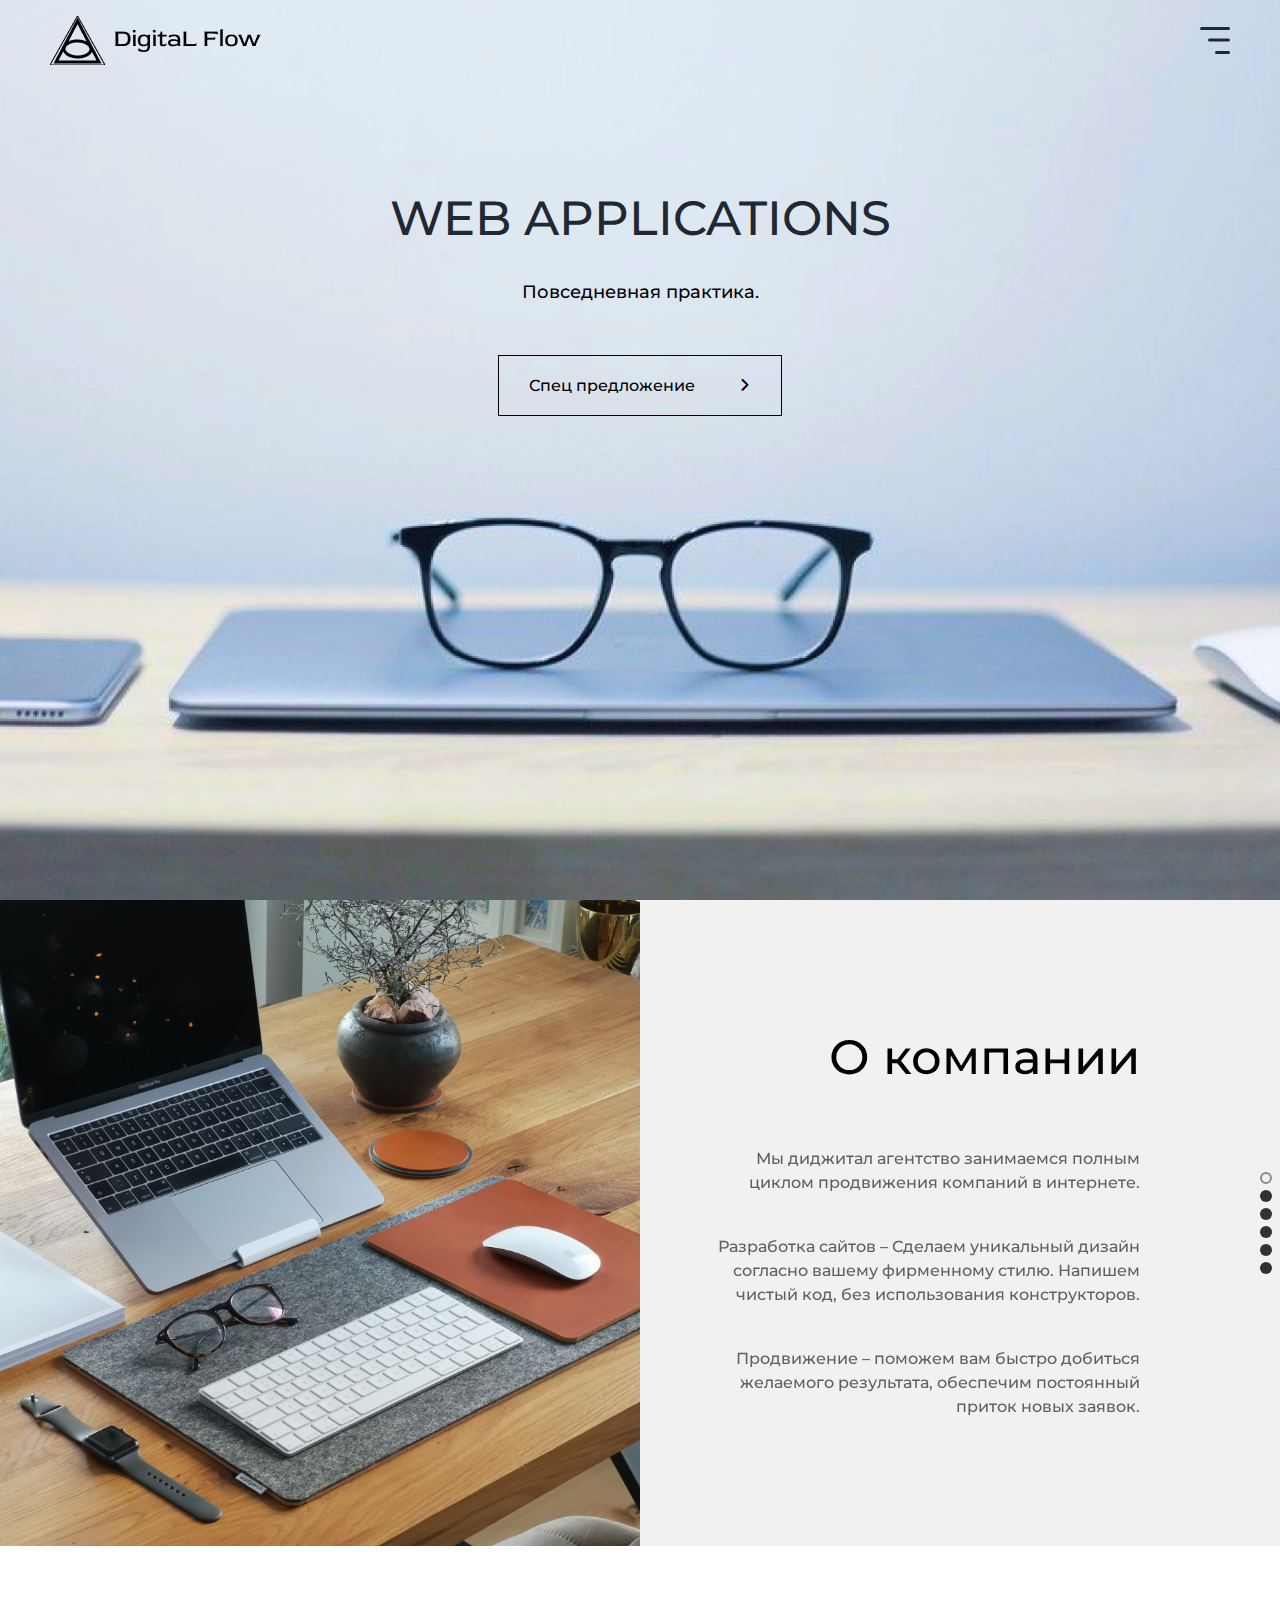
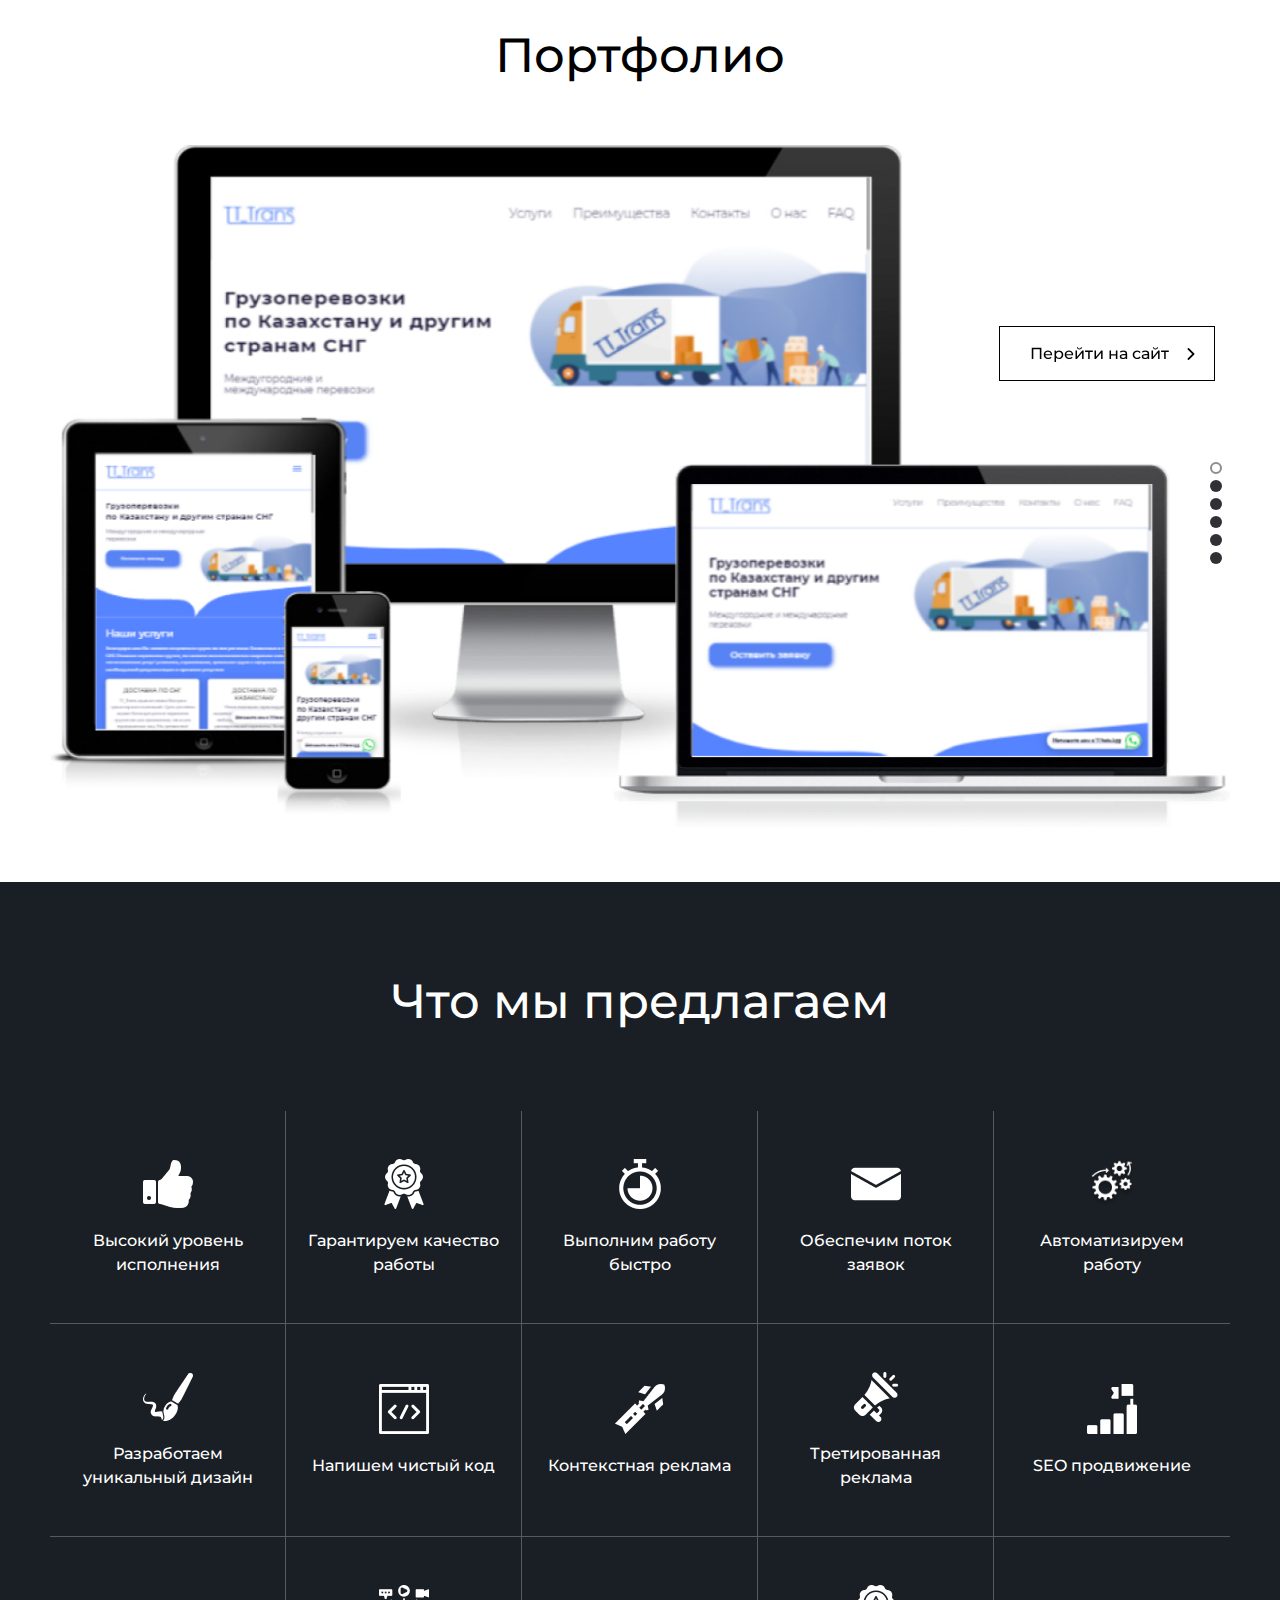
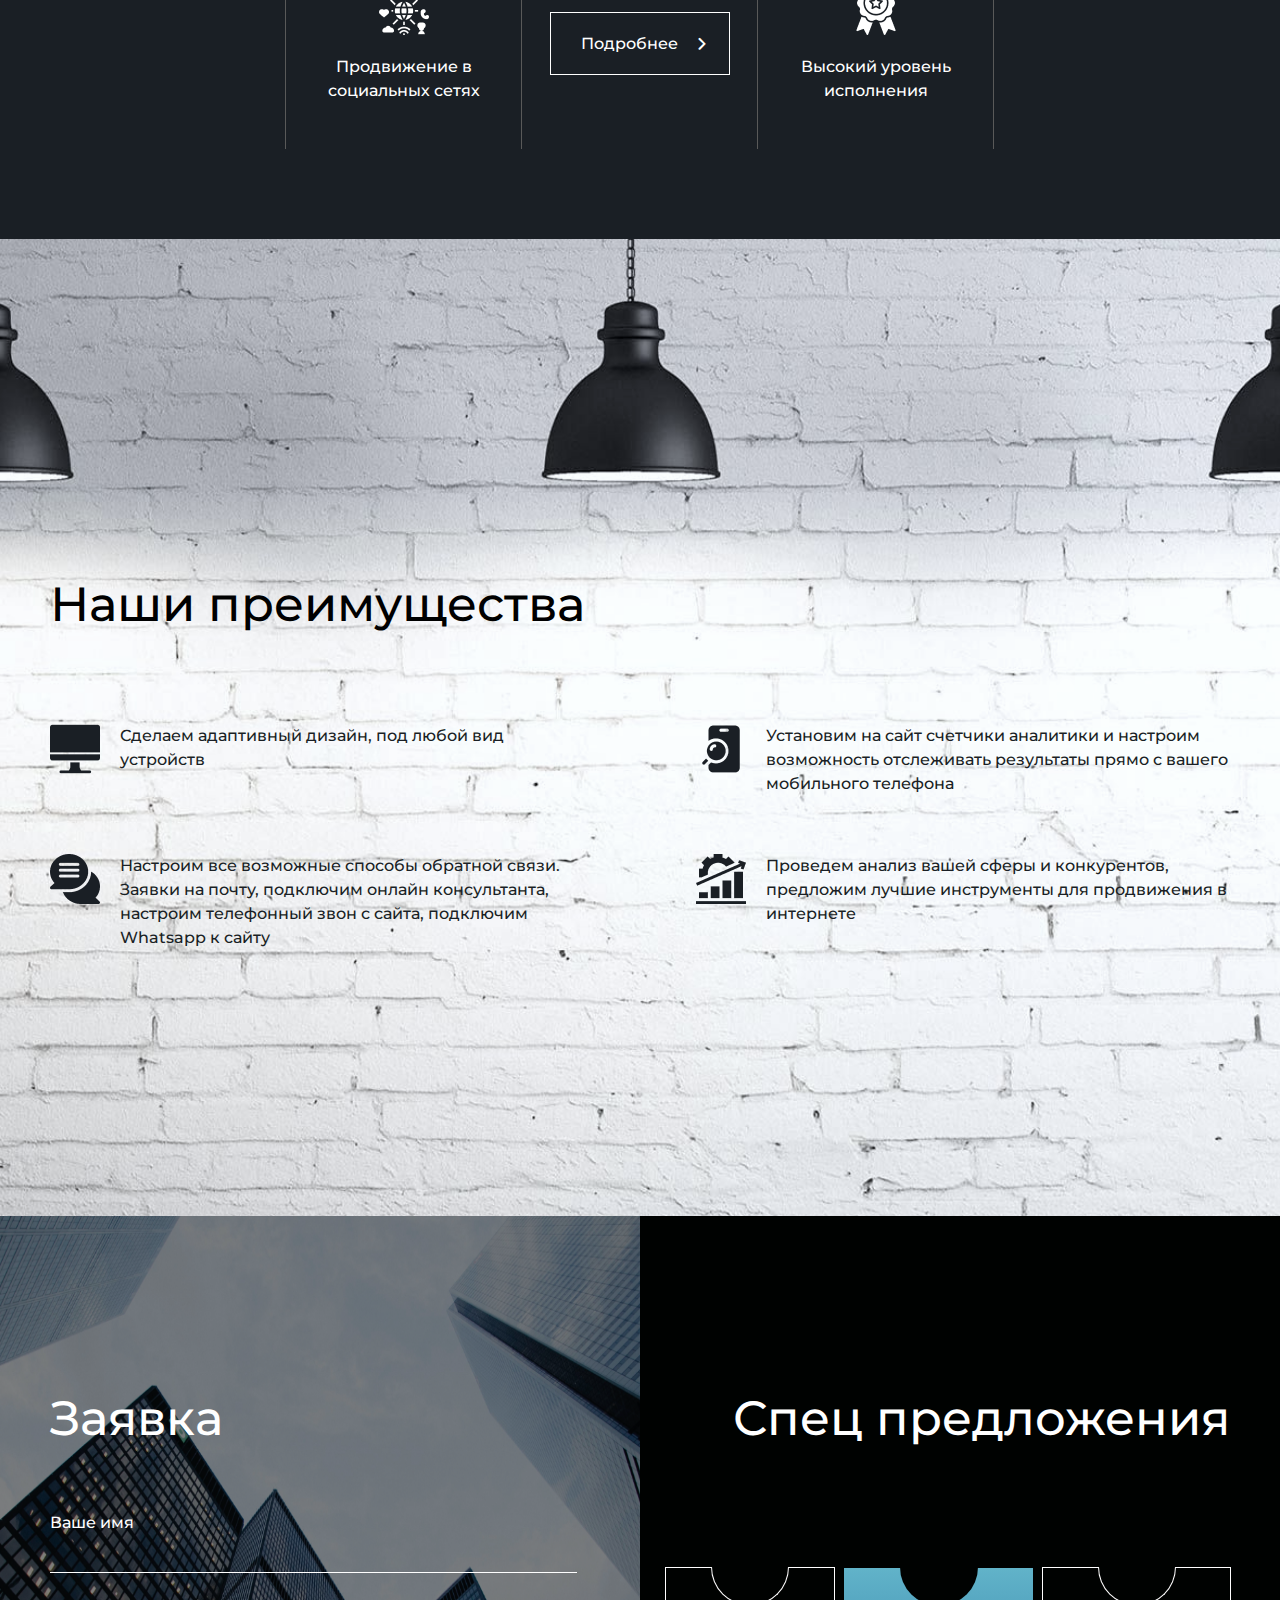
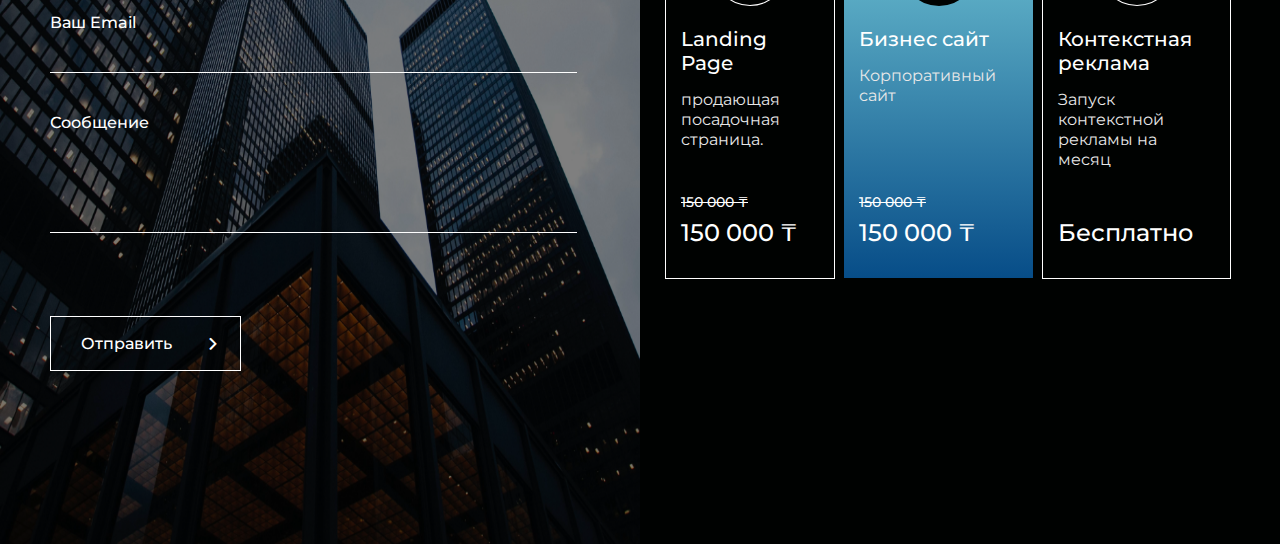
==== index.html @ 3b7c8553 "version 0" ====
<!DOCTYPE html>
<html lang="en">
<head>
  <meta charset="UTF-8">
  <meta http-equiv="X-UA-Compatible" content="IE=edge">
  <meta name="viewport" content="width=device-width, initial-scale=1.0">
  <!-- Link Swiper's CSS -->
  <link
    rel="stylesheet"
    href="https://unpkg.com/swiper/swiper-bundle.min.css"
    />
  <link rel="stylesheet" href="css/style.css">
  <link rel="stylesheet" href="css/iconFont.css">
  <title>Digital Flow</title>
</head>
<body>
<header class="header">
  <div class="_container">
    <div class="header__body">
      <a href="#" class="logo">
        <div class="logo__images logo__images--b">
          <img class="logo-img" src="img/logo.png" alt="logo">
          <img class="logo-text" src="img/logo-text.png" alt="logo text" >
        </div>
        <div class="logo__images logo__images--w">
          <img class="logo-img" src="img/logo-white.png" alt="logo">
          <img class="logo-text" src="img/logo-text-white.png" alt="logo text" >
        </div>
      </a>
      <div class="icon-menu">
        <span></span>
        <span></span>
        <span></span>
      </div>
      <nav class='menu'>
        <div id="icon-menu-inner" class="icon-menu">
          <span></span>
          <span></span>
          <span></span>
        </div>
        <ul class='menu__list'>
          <li class="menu__item">
            <a href="#" class="menu__link">Главная</a>
          </li>
          <li class="menu__item">
            <a href="#" class="menu__link">О компании</a>
          </li>
          <li class="menu__item">
            <a href="#" class="menu__link">Портфолио</a>
          </li>
          <li class="menu__item">
            <a href="#" class="menu__link">Что мы предлагаем</a>
          </li>
          <li class="menu__item">
            <a href="#" class="menu__link">Специальное предложение</a>
          </li>
        </ul>
        <div class="menu__btn">
          <button class="button button--blue">
            Оставить заявку
            <div class="_icon-Vector"></div>
          </button>
        </div>
        <div class="social">
          <a href="#" class="social__link">
            <div class="_icon-tg social__item"></div>
          </a>
          <a href="#" class="social__link">
            <div class="_icon-vk social__item"></div>
          </a>
          <a href="#" class="social__link">
            <div class="_icon-insta social__item"></div>
          </a>
          <a href="#" class="social__link">
            <div class="_icon-email social__item"></div>
          </a>
          <a href="#" class="social__link">
            <div class="_icon-phone social__item"></div>
          </a>
        </div>
      </nav>
    </div>
  </div>
</header>  <div class="wrapper">
    <main class="content">
      <section class="mainscreen">
        <div class="_conteiner">
          <div class="mainscreen__body">
            <div class="mainscreen__top">
              <div class="mainscreen__title">web applications</div>
              <div class="mainscreen__subtitle">Повседневная практика.</div>
            </div>
            <button class="button button--black mainscreen__btn">
              Спец предложение
              <div class="_icon-Vector"></div>
            </button>
          </div>
        </div>
      </section>
      <section class="about">
        <div class="about__body">
          <div class="about__item about__img">
            <img src="img/about/1.png" alt="img">
          </div>
          <div class="about__item">
            <div class="swiper swiper-about">
              <div class="swiper-wrapper">
                <div class="swiper-slide">
                  <div class="about__content content-swiper-about">
                      <div class="title title--b about__title">О компании</div>
                      <div class="text text--grey about__text">
                        <p>
                          Мы диджитал агентство занимаемся полным циклом продвижения компаний в интернете.
                        </p>
                        <p>
                          Разработка сайтов – Сделаем уникальный дизайн согласно вашему фирменному стилю. Напишем чистый код, без использования конструкторов.
                        </p>
                        <p>
                          Продвижение – поможем вам быстро добиться желаемого результата, обеспечим постоянный приток новых заявок.
                        </p>
                      </div>
                  </div>
                </div>
                 <div class="swiper-slide">
                  <div class="about__content content-swiper-about">
                      <div class="title title--b about__title">О компании</div>
                      <div class="text text--grey about__text">
                        <p>
                          Мы диджитал агентство занимаемся полным циклом продвижения компаний в интернете.
                        </p>
                        <p>
                          Разработка сайтов – Сделаем уникальный дизайн согласно вашему фирменному стилю. Напишем чистый код, без использования конструкторов.
                        </p>
                        <p>
                          Продвижение – поможем вам быстро добиться желаемого результата, обеспечим постоянный приток новых заявок.
                        </p>
                      </div>
                  </div>
                </div>
                <div class="swiper-slide">
                  <div class="about__content content-swiper-about">
                      <div class="title title--b about__title">О компании</div>
                      <div class="text text--grey about__text">
                        <p>
                          Мы диджитал агентство занимаемся полным циклом продвижения компаний в интернете.
                        </p>
                        <p>
                          Разработка сайтов – Сделаем уникальный дизайн согласно вашему фирменному стилю. Напишем чистый код, без использования конструкторов.
                        </p>
                        <p>
                          Продвижение – поможем вам быстро добиться желаемого результата, обеспечим постоянный приток новых заявок.
                        </p>
                      </div>
                  </div>
                </div>
                <div class="swiper-slide">
                  <div class="about__content content-swiper-about">
                      <div class="title title--b about__title">О компании</div>
                      <div class="text text--grey about__text">
                        <p>
                          Мы диджитал агентство занимаемся полным циклом продвижения компаний в интернете.
                        </p>
                        <p>
                          Разработка сайтов – Сделаем уникальный дизайн согласно вашему фирменному стилю. Напишем чистый код, без использования конструкторов.
                        </p>
                        <p>
                          Продвижение – поможем вам быстро добиться желаемого результата, обеспечим постоянный приток новых заявок.
                        </p>
                      </div>
                  </div>
                </div>
                <div class="swiper-slide">
                  <div class="about__content content-swiper-about">
                      <div class="title title--b about__title">О компании</div>
                      <div class="text text--grey about__text">
                        <p>
                          Мы диджитал агентство занимаемся полным циклом продвижения компаний в интернете.
                        </p>
                        <p>
                          Разработка сайтов – Сделаем уникальный дизайн согласно вашему фирменному стилю. Напишем чистый код, без использования конструкторов.
                        </p>
                        <p>
                          Продвижение – поможем вам быстро добиться желаемого результата, обеспечим постоянный приток новых заявок.
                        </p>
                      </div>
                  </div>
                </div>
                <div class="swiper-slide">
                  <div class="about__content content-swiper-about">
                      <div class="title title--b about__title">О компании</div>
                      <div class="text text--grey about__text">
                        <p>
                          Мы диджитал агентство занимаемся полным циклом продвижения компаний в интернете.
                        </p>
                        <p>
                          Разработка сайтов – Сделаем уникальный дизайн согласно вашему фирменному стилю. Напишем чистый код, без использования конструкторов.
                        </p>
                        <p>
                          Продвижение – поможем вам быстро добиться желаемого результата, обеспечим постоянный приток новых заявок.
                        </p>
                      </div>
                  </div>
                </div>
              </div>
              <div class="swiper-pagination"></div>
            </div>
          </div> 
        </div>
      </section>
      <section class="portfolio">
        <div class="_container">
          <div class="portfolio__body">
            <div class="title portfolio__title title--b">Портфолио</div>
            <div class="swiper swiper-portfolio">
              <div class="swiper-wrapper">
                <div class="swiper-slide">
                  <div class="content-swiper-portfolio">
                    <div class="portfolio__img">
                      <img src="img/portfolio/1.png" alt="portfolio image">
                    </div>
                  </div>
                </div>
                <div class="swiper-slide">
                  <div class="content-swiper-portfolio">
                    <div class="portfolio__img">
                      <img src="img/portfolio/1.png" alt="portfolio image">
                    </div>
                  </div>
                </div>
                <div class="swiper-slide">
                  <div class="content-swiper-portfolio">
                    <div class="portfolio__img">
                      <img src="img/portfolio/1.png" alt="portfolio image">
                    </div>
                  </div>
                </div>
                <div class="swiper-slide">
                  <div class="content-swiper-portfolio">
                    <div class="portfolio__img">
                      <img src="img/portfolio/1.png" alt="portfolio image">
                    </div>
                  </div>
                </div>
                <div class="swiper-slide">
                  <div class="content-swiper-portfolio">
                    <div class="portfolio__img">
                      <img src="img/portfolio/1.png" alt="portfolio image">
                    </div>
                  </div>
                </div>
                <div class="swiper-slide">
                  <div class="content-swiper-portfolio">
                    <div class="portfolio__img">
                      <img src="img/portfolio/1.png" alt="portfolio image">
                    </div>
                  </div>
                </div>
              </div>
              <div class="swiper-pagination"></div>
            </div>
            <button class="button button--black portfolio__btn">
              Перейти на сайт
              <div class="_icon-Vector"></div>
            </button>
          </div>
        </div>
      </section>
      <section class="service">
        <div class="_container">
          <div class="title title--w service__title">Что мы предлагаем</div>
          <div class="service__content">
            <div class="service__row">
              <div class="service__item">
                <div class="service__img">
                  <img src="img/iconsW/1.png" alt="like">
                </div>
                <div class="service__label text text--w">
                  Высокий уровень исполнения 
                </div>
              </div>
              <div class="service__item">
                <div class="service__img">
                  <img src="img/iconsW/2.png" alt="like">
                </div>
                <div class="service__label text text--w">
                  Гарантируем качество работы
                </div>
              </div>
              <div class="service__item">
                <div class="service__img">
                  <img src="img/iconsW/3.png" alt="like">
                </div>
                <div class="service__label text text--w">
                  Выполним работу быстро
                </div>
              </div>
              <div class="service__item">
                <div class="service__img">
                  <img src="img/iconsW/4.png" alt="like">
                </div>
                <div class="service__label text text--w">
                  Обеспечим поток заявок
                </div>
              </div>
              <div class="service__item">
                <div class="service__img">
                  <img src="img/iconsW/5.png" alt="like">
                </div>
                <div class="service__label text text--w">
                  Автоматизируем работу 
                </div>
              </div>
            </div>
            <div class="service__row">
              <div class="service__item">
                <div class="service__img">
                  <img src="img/iconsW/6.png" alt="like">
                </div>
                <div class="service__label text text--w">
                  Разработаем уникальный дизайн
                </div>
              </div>
              <div class="service__item">
                <div class="service__img">
                  <img src="img/iconsW/7.png" alt="like">
                </div>
                <div class="service__label text text--w">
                  Напишем чистый код 
                </div>
              </div>
              <div class="service__item">
                <div class="service__img">
                  <img src="img/iconsW/8.png" alt="like">
                </div>
                <div class="service__label text text--w">
                  Контекстная реклама
                </div>
              </div>
              <div class="service__item">
                <div class="service__img">
                  <img src="img/iconsW/9.png" alt="like">
                </div>
                <div class="service__label text text--w">
                  Третированная реклама 
                </div>
              </div>
              <div class="service__item">
                <div class="service__img">
                  <img src="img/iconsW/10.png" alt="like">
                </div>
                <div class="service__label text text--w">
                  SEO продвижение
                </div>
              </div>
            </div>
            <div class="service__row">
              <div class="service__item service__item--empty">
              </div>
              <div class="service__item">
                <div class="service__img">
                  <img src="img/iconsW/11.png" alt="like">
                </div>
                <div class="service__label text text--w">
                  Продвижение в социальных сетях
                </div>
              </div>
              <div class="service__item">
                <button class="button button--w service__btn">
                  Подробнее
                  <div class="_icon-Vector"></div>
                </button>
              </div>
              <div class="service__item">
                <div class="service__img">
                  <img src="img/iconsW/2.png" alt="like">
                </div>
                <div class="service__label text text--w">
                  Высокий уровень исполнения 
                </div>
              </div>
              <div class="service__item service__item--empty">
              </div>
            </div>
          </div>
        </div>
      </section>
      <section class="advantage">
        <div class="_container">
          <div class="title title--b advantage__title">Наши преимущества</div>
          <div class="advantage__body">
            <div class="advantage__row">
              <div class="advantage__item">
                <div class="advantage__img">
                  <img src="img/iconsB/1.png" alt="monitor">
                </div>
                <div class="advantage__item-content">
                  <div class="text text--b advantage__text">
                    Сделаем адаптивный дизайн, под любой вид устройств
                  </div>
                </div>
              </div> 
              <div class="advantage__item">
                <div class="advantage__img">
                  <img src="img/iconsB/2.png" alt="monitor">
                </div>
                <div class="advantage__item-content">
                  <div class="text text--b advantage__text">
                    Установим на сайт счетчики аналитики и настроим возможность отслеживать результаты прямо с вашего мобильного телефона
                  </div>
                </div>
              </div>     
            </div>
            <div class="advantage__row">
              <div class="advantage__item">
                <div class="advantage__img">
                  <img src="img/iconsB/3.png" alt="speek">
                </div>
                <div class="advantage__item-content">
                  <div class="text text--b advantage__text">
                    Настроим все возможные способы обратной связи. Заявки на почту, подключим онлайн консультанта, настроим телефонный звон с сайта, подключим Whatsapp к сайту
                  </div>
                </div>
              </div>   
              <div class="advantage__item">
                <div class="advantage__img">
                  <img src="img/iconsB/4.png" alt="speek">
                </div>
                <div class="advantage__item-content">
                  <div class="text text--b advantage__text">
                    Проведем анализ вашей сферы и конкурентов, предложим лучшие инструменты для продвижения в интернете
                  </div>
                </div>
              </div>   
            </div>
          </div>
        </div>
      </section>
      <section class="offer">
        <div class="_container">
          <div class="offer__body">
            <div class="offer__item">
              <h2 class="title title--w offer__title">Заявка</h2>
              <form class="form offer__form" id="form"  name="mainForm">
                <div class="form__item">
                  <label class="form__label" for="nameInput">Ваше имя</label>
                  <input class="form__input _req _input" id="nameInput" type="text" name="name">
                </div>
                <div class="form__item">
                  <label class="form__label" for="emailInput">Ваш Email</label>
                  <input class="form__input _req _email" id="emailInput" type="email" name="email">
                </div>
                <div class="form__item">
                  <label class="form__label" for="formTextarea">Сообщение</label>
                  <textarea class="form__textarea" id="formTextarea" name="message"></textarea>
                </div>
                <button class="button button--w form__btn" type="submit">
                  Отправить
                  <div class="_icon-Vector"></div>
                </button>
              </form>
            </div>
            <div class="offer__item">
              <h2 class="title title--w offer__title offer__title--end">Спец предложения</h2>
              <div class="offer__row" id="kards-container">
                <div class="offer__kard" data-kard="0">
                  <div class="offer__kard-circle"></div>
                  <div class="offer__kard-content">
                    <div class="offer__kard-title">Landing Page</div>
                    <div class="offer__kard-text">
                      продающая посадочная страница. 
                    </div>
                  </div>
                  <div class="offer__kard-footer">
                    <div class="offer__kard-disprice">150 000 ₸</div>
                    <div class="offer__kard-price">150 000 ₸</div>
                  </div>
                </div>
                <div class="offer__kard _active" data-kard="1">
                  <div class="offer__kard-circle"></div>
                  <div class="offer__kard-content">
                    <div class="offer__kard-title">Бизнес сайт</div>
                    <div class="offer__kard-text">Корпоративный сайт</div>
                  </div>
                  <div class="offer__kard-footer">
                    <div class="offer__kard-disprice">150 000 ₸</div>
                    <div class="offer__kard-price">150 000 ₸</div>
                  </div>
                </div>
                <div class="offer__kard" data-kard="2">
                  <div class="offer__kard-circle"></div>
                  <div class="offer__kard-content">
                    <div class="offer__kard-title">Контекстная реклама</div>
                    <div class="offer__kard-text">
                      Запуск контекстной рекламы на месяц
                    </div>
                  </div>
                  <div class="offer__kard-footer">
                    <div class="offer__kard-price">Бесплатно</div>
                  </div>
                </div>
              </div>
            </div>
          </div>
        </div>
        <img class="offer-bg" src="img/bg/form.png" alt="bg">
      </section>
    </main>
<footer class="footer">
  <div class="_container">
    <div class="footer__body">
      
    </div>
  </div>
</footer>  </div>
  <!--jqery-->
  <script src="https://code.jquery.com/jquery-3.6.0.min.js"></script>

  <!--swiper-->
  <script src="https://unpkg.com/swiper/swiper-bundle.min.js"></script>

  <script src="js/script.js"></script>
</body>
</html>
---- css/style.css ----
@import url("https://fonts.googleapis.com/css2?family=Montserrat:wght@400;500;600;700&display=swap");
/*
//* To %
@function prc($pxOne, $pxTwo) {
  $result: math.div($pxOne, $pxTwo) * 100%;
  @return $result;
}
//* To rem
@function rem($px) {
  $result: math.div($px, 16) + rem;
  @return $result
}
//* To em
@function em($px) {
  $result: math.div($px, 16) + em;
  @return $result;
}
*/
.mainscreen__subtitle, .menu__link {
  font-weight: 500;
  font-size: 1.125rem;
  line-height: 1.22;
}

.button {
  font-weight: 500;
  font-size: 1rem;
}

.title {
  font-weight: 500;
  font-size: 48px;
  line-height: 59px;
}

.text {
  font-weight: 500;
  font-size: 1rem;
  line-height: 1.5;
}

.offer__kard::before, .button--blue::after, .button--blue::before {
  opacity: 0;
  z-index: -1;
  position: absolute;
  top: 0;
  left: 0;
  width: 100%;
  height: 100%;
}

* {
  padding: 0;
  margin: 0;
  border: 0;
}

*, *:before, *:after {
  -webkit-box-sizing: border-box;
  box-sizing: border-box;
}

:focus, :active {
  outline: none;
}

a:focus, a:active {
  outline: none;
}

nav, footer, header, aside {
  display: block;
}

html, body {
  height: 100%;
  width: 100%;
  font-size: 100%;
  line-height: 1;
  color: #000;
  font-size: 16px;
  -ms-text-size-adjust: 100%;
  -moz-text-size-adjust: 100%;
  -webkit-text-size-adjust: 100%;
}

input, button, textarea {
  font-family: inherit;
}

input::-ms-clear {
  display: none;
}

button {
  cursor: pointer;
}

button::-moz-focus-inner {
  padding: 0;
  border: 0;
}

a, a:visited {
  text-decoration: none;
}

a:hover {
  text-decoration: none;
}

ul li {
  list-style: none;
}

img {
  vertical-align: top;
}

h1, h2, h3, h4, h5, h6 {
  font-size: inherit;
  font-weight: 400;
}

._container {
  max-width: 1210px;
  margin: 0 auto;
  padding: 0 15px;
}
@media (max-width: 1222px) {
  ._container {
    max-width: 970px;
  }
}
@media (max-width: 991.98px) {
  ._container {
    max-width: 750px;
  }
}
@media (max-width: 767.98px) {
  ._container {
    max-width: none;
  }
}

.wrapper {
  min-height: 100%;
  width: 100%;
  overflow: hidden;
  display: -webkit-box;
  display: -ms-flexbox;
  display: flex;
  -webkit-box-orient: vertical;
  -webkit-box-direction: normal;
      -ms-flex-direction: column;
          flex-direction: column;
}

.main {
  -webkit-box-flex: 1;
      -ms-flex: 1 0 auto;
          flex: 1 0 auto;
}

footer {
  -webkit-box-flex: 0;
      -ms-flex: 0 0 auto;
          flex: 0 0 auto;
}

body {
  font-family: "Montserrat", sans-serif;
}

.button {
  display: inline;
  padding: 20px 30px;
  display: -webkit-box;
  display: -ms-flexbox;
  display: flex;
  -webkit-box-pack: justify;
      -ms-flex-pack: justify;
          justify-content: space-between;
  -webkit-box-align: center;
      -ms-flex-align: center;
          align-items: center;
  -webkit-transition: all 0.3s ease 0s;
  -o-transition: all 0.3s ease 0s;
  transition: all 0.3s ease 0s;
}
.button ._icon-Vector {
  font-size: 0.75rem;
}
@media (max-height: 500px) {
  .button {
    padding: 15px 19px;
  }
}
.button--blue {
  width: 70%;
  line-height: 1.25;
  color: #FFFFFF;
  background: -webkit-gradient(linear, left top, right top, from(#074D88), to(#61B3C9));
  background: -o-linear-gradient(left, #074D88 0%, #61B3C9 100%);
  background: linear-gradient(90deg, #074D88 0%, #61B3C9 100%);
  position: relative;
  z-index: 1;
}
.button--w {
  background: inherit;
  color: #fff;
  border: 1px solid #FFFFFF;
}
.button--w:hover {
  background: #fff;
  color: inherit;
  border: 1px solid inherit;
}
.button--w:hover ._icon-Vector::before {
  color: inherit;
}
.button--black {
  border: 1px solid #000000;
  background: inherit;
}
.button--black ._icon-Vector::before {
  color: #000;
}
.button--black:hover {
  color: #fff;
  background-color: #000;
}
.button--black:hover ._icon-Vector::before {
  color: inherit;
}
@media (max-width: 991.98px) {
  .button--blue {
    width: 40%;
  }
}
@media (max-width: 767.98px) {
  .button--blue {
    width: 70%;
  }
}
@media (max-width: 479.98px) {
  .button--blue {
    width: 90%;
  }
}
.button--blue::before {
  content: "";
  background: -webkit-gradient(linear, left top, right top, from(#61B3C9), to(#074D88));
  background: -o-linear-gradient(left, #61B3C9 0%, #074D88 100%);
  background: linear-gradient(90deg, #61B3C9 0%, #074D88 100%);
  line-height: 1.25;
  color: #FFFFFF;
  -webkit-transition: all 0.5s ease 0s;
  -o-transition: all 0.5s ease 0s;
  transition: all 0.5s ease 0s;
}
.button--blue::after {
  content: "";
  background: -webkit-gradient(linear, left top, right top, from(#61B3C9), to(#074D88));
  background: -o-linear-gradient(left, #61B3C9 0%, #074D88 100%);
  background: linear-gradient(90deg, #61B3C9 0%, #074D88 100%);
  line-height: 1.25;
  color: #FFFFFF;
  -webkit-transition: all 0.5s ease 0s;
  -o-transition: all 0.5s ease 0s;
  transition: all 0.5s ease 0s;
}
.button--blue:hover::after, .button--blue:hover::after {
  opacity: 1;
}

.social {
  display: -webkit-box;
  display: -ms-flexbox;
  display: flex;
}
.social__link:not(:last-child) {
  margin: 0 10px 0 0;
}
.social__link {
  display: inline-block;
  border-radius: 5px;
  font-size: 1.125rem;
  color: #17181C;
  background: #FFFFFF;
  padding: 6px 5px;
  -webkit-transition: all 0.3s ease 0s;
  -o-transition: all 0.3s ease 0s;
  transition: all 0.3s ease 0s;
}
@media (max-width: 767.98px) {
  .social__link {
    padding: 10px;
    font-size: 1.5rem;
  }
}
.social__link:hover {
  color: #fff;
  background-color: #17181C;
}
.title--b {
  color: #000000;
}
.title--w {
  color: #fff;
}

@media (max-width: 991.98px) {
  .title {
    font-size: 2rem;
  }
}
.text--grey {
  color: #606060;
}
.text--b {
  color: #1A1F25;
}
.text--w {
  color: #fff;
}

@media (max-width: 991.98px) {
  body._lock {
    overflow: hidden;
  }
}
.header {
  position: absolute;
  background: inherit;
  width: 100%;
  -webkit-transition: all 0.5s ease 0s;
  -o-transition: all 0.5s ease 0s;
  transition: all 0.5s ease 0s;
}
.header__body {
  display: -webkit-box;
  display: -ms-flexbox;
  display: flex;
  -webkit-box-pack: justify;
      -ms-flex-pack: justify;
          justify-content: space-between;
  -webkit-box-align: center;
      -ms-flex-align: center;
          align-items: center;
  position: relative;
  height: 80px;
}
@media (max-width: 1222px) {
  .header__body {
    height: 70px;
  }
}

.header._scroll {
  background-color: #191A1E;
  position: fixed;
  top: 0;
  left: 0;
  width: 100%;
  z-index: 100;
}
.header._scroll .icon-menu span {
  background-color: #fff;
}
.header._scroll .logo__images--w {
  display: -webkit-box;
  display: -ms-flexbox;
  display: flex;
}
.header._scroll .logo__images--b {
  display: none;
}

.icon-menu {
  width: 30px;
  height: 27px;
  position: relative;
  cursor: pointer;
  z-index: 2;
  -webkit-transition: all 0.3s ease 0s;
  -o-transition: all 0.3s ease 0s;
  transition: all 0.3s ease 0s;
}
.icon-menu span {
  -webkit-transition: all 0.3s ease 0s;
  -o-transition: all 0.3s ease 0s;
  transition: all 0.3s ease 0s;
  position: absolute;
  right: 0;
  border-radius: 25px;
  height: 3px;
  background: #212733;
}
.icon-menu span:first-child {
  top: 0;
  width: 100%;
}
.icon-menu span:nth-child(2) {
  top: 50%;
  -webkit-transform: translateY(-50%);
      -ms-transform: translateY(-50%);
          transform: translateY(-50%);
  width: 75%;
}
.icon-menu span:last-child {
  bottom: 0;
  width: 50%;
}

.icon-menu._remove {
  display: none;
}

#icon-menu-inner {
  display: none;
}

#icon-menu-inner._active {
  display: block;
  min-height: 27px;
  margin: 0 0 15px 0;
}
#icon-menu-inner._active span {
  background: rgba(255, 255, 255, 0.3);
  -webkit-transform: scale(0);
      -ms-transform: scale(0);
          transform: scale(0);
}
#icon-menu-inner._active span:first-child {
  -webkit-transform: rotate(45deg);
      -ms-transform: rotate(45deg);
          transform: rotate(45deg);
  top: 50%;
}
#icon-menu-inner._active span:last-child {
  -webkit-transform: rotate(-45deg);
      -ms-transform: rotate(-45deg);
          transform: rotate(-45deg);
  top: 50%;
  width: 100%;
}

.menu {
  z-index: 2;
  overflow: auto;
  position: fixed;
  display: -webkit-box;
  display: -ms-flexbox;
  display: flex;
  -webkit-box-orient: vertical;
  -webkit-box-direction: normal;
      -ms-flex-direction: column;
          flex-direction: column;
  -webkit-box-pack: justify;
      -ms-flex-pack: justify;
          justify-content: space-between;
  top: 0;
  right: 0;
  width: 30vw;
  height: 100vh;
  background: #191A1E;
  -webkit-transform: translateX(100%);
      -ms-transform: translateX(100%);
          transform: translateX(100%);
  -webkit-transition: all 0.3s ease 0s;
  -o-transition: all 0.3s ease 0s;
  transition: all 0.3s ease 0s;
  padding: 46px 20px 40px 60px;
}
@media (max-width: 1222px) {
  .menu {
    padding: 30px 10px 20px 30px;
    width: 50vw;
  }
}
@media (max-width: 991.98px) {
  .menu {
    width: 100vw;
  }
}
@media (max-width: 767.98px) {
  .menu {
    padding: 15px;
  }
}
.menu__list {
  display: -webkit-box;
  display: -ms-flexbox;
  display: flex;
  -webkit-box-orient: vertical;
  -webkit-box-direction: normal;
      -ms-flex-direction: column;
          flex-direction: column;
}
.menu__item:not(:last-child) {
  margin: 0 0 40px 0;
}
@media (max-width: 991.98px) {
  .menu__item:not(:last-child) {
    margin: 0 0 30px 0;
  }
}
@media (max-height: 500px) {
  .menu__item:not(:last-child) {
    margin: 0 0 20px 0;
  }
}
.menu__link {
  color: rgba(255, 255, 255, 0.3);
  -webkit-transition: all 0.3s ease 0s;
  -o-transition: all 0.3s ease 0s;
  transition: all 0.3s ease 0s;
  position: relative;
}
@media (max-width: 991.98px) {
  .menu__link {
    font-size: 1.5rem;
  }
}
.menu__link::after {
  content: "";
  background-color: #fff;
  position: absolute;
  bottom: -20px;
  left: 0;
  width: 0;
  height: 1px;
  z-index: 2;
  -webkit-transition: all 0.3s ease 0s;
  -o-transition: all 0.3s ease 0s;
  transition: all 0.3s ease 0s;
}
@media (max-width: 991.98px) {
  .menu__link::after {
    bottom: -10px;
  }
}
@media (max-height: 500px) {
  .menu__link::after {
    bottom: -10px;
  }
}
.menu__link:hover {
  color: rgb(255, 255, 255);
}
.menu__link:hover.menu__link::after {
  width: 75%;
}
.menu__btn {
  margin: 15px 0;
}

.menu._active {
  -webkit-transform: translateX(0);
      -ms-transform: translateX(0);
          transform: translateX(0);
}

.logo-img {
  margin: 0 10px 0 0;
}
.logo-img {
  margin: 0 10px 0 0;
}

.logo__images {
  display: -webkit-box;
  display: -ms-flexbox;
  display: flex;
  -webkit-box-align: center;
      -ms-flex-align: center;
          align-items: center;
}
.logo__images--b {
  display: -webkit-box;
  display: -ms-flexbox;
  display: flex;
  position: relative;
  z-index: 2;
}
.logo__images--w {
  display: none;
  position: relative;
  z-index: 2;
}

/*@media (max-width: $md3){
  body._lock{
    overflow: hidden;
  }
  .icon-menu {
    display: block;
    width: 30px;
    height: 18px;
    position: absolute;
    top: 18px;
    right: 10px;
    z-index: 2;
    // .icon-menu span
    & span {
      position: absolute;
      left: 0;
      width: 100%;
      height: 2px;
      background-color: #000000;
      top: 50%;
      transform: translateY(-50%);
      transition: all 0.3s ease 0s;
    }
    & span:first-child{
      top: 0;
    }
    & span:last-child{
      top: 100%;
    }
  }
  .icon-menu._active {
    & span{
      transform: scale(0);
    }
    & span:first-child{
      transform: rotate(45deg);
      top: 50%;
    }
    & span:last-child{
      transform: rotate(-45deg);
      top: 50%;
    }
  }
  .menu {
    // .menu__body
    &__body {
      position: fixed;
      top: 0;
      left: 0;
      width: 100%;
      height: 100%;
      background-color: rgba( 256, 256, 256, 0.8);
      top: -100%;
      transition: all 0.4s ease 0s;
      overflow: auto;
      &._active{
        top: 0;
      }
    }
    // .menu__list
    &__list {
      display: block !important;
      text-align: center;
      margin: 50px 0 0 0;
    }
  }
}
*/
.mainscreen {
  min-height: 100vh;
  width: 100%;
  background: url("../img/mainscrin.png") center/cover no-repeat fixed;
}
.mainscreen__body {
  padding: 21vh 0 0 0;
  min-height: 100vh;
  display: -webkit-box;
  display: -ms-flexbox;
  display: flex;
  -webkit-box-orient: vertical;
  -webkit-box-direction: normal;
      -ms-flex-direction: column;
          flex-direction: column;
  -webkit-box-align: center;
      -ms-flex-align: center;
          align-items: center;
  z-index: 1;
  position: relative;
}
.mainscreen__top {
  text-align: center;
}
.mainscreen__title {
  font-weight: 500;
  font-size: 3rem;
  line-height: 1.23;
  text-transform: uppercase;
  color: #212733;
  margin: 0 0 0.7em 0;
}
@media (max-width: 767.98px) {
  .mainscreen__title {
    font-size: 2.5rem;
  }
}
@media (max-width: 479.98px) {
  .mainscreen__title {
    font-size: 1.8rem;
  }
}
.mainscreen__btn {
  margin: 4% 0 0 0;
}
.mainscreen__btn ._icon-Vector {
  margin: 0 0 0 44px;
}
@media (max-width: 479.98px) {
  .mainscreen__btn ._icon-Vector {
    margin: 0 0 0 15px;
  }
}

.about {
  background: #F1F1F1;
}
@media (min-width: 2400px) {
  .about .swiper {
    height: 75vh !important;
  }
}
@media (max-width: 991.98px) {
  .about .swiper {
    width: 100%;
    margin: 0;
  }
}
.about__body {
  display: -webkit-box;
  display: -ms-flexbox;
  display: flex;
  -webkit-box-pack: justify;
      -ms-flex-pack: justify;
          justify-content: space-between;
}
@media (max-width: 991.98px) {
  .about__body {
    -webkit-box-orient: vertical;
    -webkit-box-direction: normal;
        -ms-flex-direction: column;
            flex-direction: column;
  }
}
.about__item {
  -webkit-box-flex: 0;
      -ms-flex: 0 1 50%;
          flex: 0 1 50%;
  min-height: 0;
}
.about__img {
  position: relative;
}
.about__img img {
  width: 100%;
  height: 100%;
  position: absolute;
  top: 0;
  left: 0;
}
@media (max-width: 991.98px) {
  .about__img {
    padding: 0 0 55% 0;
  }
}
@media (max-width: 767.98px) {
  .about__img {
    padding: 0 0 60% 0;
  }
}
@media (max-width: 479.98px) {
  .about__img {
    padding: 0 0 65% 0;
  }
}
.about__content {
  padding: 0 0 0 9%;
  display: -webkit-box;
  display: -ms-flexbox;
  display: flex;
  -webkit-box-orient: vertical;
  -webkit-box-direction: normal;
      -ms-flex-direction: column;
          flex-direction: column;
  -webkit-box-align: end;
      -ms-flex-align: end;
          align-items: flex-end;
  -webkit-box-pack: center;
      -ms-flex-pack: center;
          justify-content: center;
  max-width: 500px;
  min-height: 100%;
}
@media (min-width: 1500px) {
  .about__content {
    max-width: 70%;
  }
}
@media (max-width: 1222px) {
  .about__content {
    padding: 0 0 0 3%;
    max-width: 400px;
  }
}
@media (max-width: 991.98px) {
  .about__content {
    max-width: 100%;
    -webkit-box-align: center;
        -ms-flex-align: center;
            align-items: center;
  }
}
.about__title {
  margin: 0 0 1.25em 0;
}
@media (max-width: 991.98px) {
  .about__title {
    margin: 0 0 0.7em 0;
  }
}
.about__text {
  text-align: end;
}
@media (max-width: 991.98px) {
  .about__text {
    text-align: center;
  }
}
.about__text p:not(:last-child) {
  margin: 0 0 2.5em 0;
}
@media (max-width: 991.98px) {
  .about__text p:not(:last-child) {
    margin: 0 0 1.5em 0;
  }
}

.swiper-pagination-bullet {
  width: 12px;
  height: 12px;
  background: #313035;
  opacity: 1;
}

.swiper-pagination-bullet-active {
  border: 2px solid #8D8C92;
  background: inherit;
}

.portfolio {
  padding: 80px 0 0 0;
}
@media (max-width: 991.98px) {
  .portfolio {
    padding: 50px 0 0 0;
  }
}
.portfolio__body {
  text-align: center;
  position: relative;
}
.portfolio__title {
  margin: 0 0 60px 0;
}
@media (max-width: 991.98px) {
  .portfolio__title {
    margin: 0 0 40px 0;
  }
}
.portfolio__img {
  position: relative;
  height: 700px;
}
@media (max-width: 991.98px) {
  .portfolio__img {
    position: relative;
    height: 559px;
  }
}
@media (max-width: 767.98px) {
  .portfolio__img {
    height: 350px;
  }
}
@media (max-width: 479.98px) {
  .portfolio__img {
    height: 290px;
  }
}
.portfolio__img img {
  position: absolute;
  top: 0;
  left: 0;
  height: 100%;
  width: 100%;
}
.portfolio__btn {
  padding: 17px 17px 17px 30px;
  position: absolute;
  top: 35%;
  right: 15px;
  z-index: 2;
}
@media (max-width: 991.98px) {
  .portfolio__btn {
    right: 0;
  }
}
@media (max-width: 767.98px) {
  .portfolio__btn {
    display: none;
  }
}
.portfolio__btn ._icon-Vector {
  margin: 2px 0 0 16px;
}

.service {
  background: #1A1F25;
  padding: 90px 0;
  text-align: center;
}
@media (max-width: 767.98px) {
  .service {
    padding: 50px 0;
  }
}
.service__title {
  margin: 0 0 80px 0;
}
@media (max-width: 767.98px) {
  .service__title {
    margin: 0 0 50px 0;
  }
}
.service__content {
  display: -webkit-box;
  display: -ms-flexbox;
  display: flex;
  -webkit-box-orient: vertical;
  -webkit-box-direction: normal;
      -ms-flex-direction: column;
          flex-direction: column;
  -webkit-box-pack: center;
      -ms-flex-pack: center;
          justify-content: center;
}
@media (max-width: 991.98px) {
  .service__content {
    -webkit-box-orient: horizontal;
    -webkit-box-direction: normal;
        -ms-flex-direction: row;
            flex-direction: row;
  }
}
@media (max-width: 567px) {
  .service__content {
    -webkit-box-orient: vertical;
    -webkit-box-direction: normal;
        -ms-flex-direction: column;
            flex-direction: column;
  }
}
.service__row {
  display: -webkit-box;
  display: -ms-flexbox;
  display: flex;
}
.service__row:not(:last-child) {
  border-bottom: 1px solid #595959;
}
@media (max-width: 991.98px) {
  .service__row {
    -webkit-box-orient: vertical;
    -webkit-box-direction: normal;
        -ms-flex-direction: column;
            flex-direction: column;
  }
  .service__row:not(:last-child) {
    border: none;
    border-right: 1px solid #595959;
  }
}
@media (max-width: 567px) {
  .service__row:not(:last-child) {
    border-right: none;
  }
}
.service__item {
  -webkit-box-flex: 0;
      -ms-flex: 0 1 20%;
          flex: 0 1 20%;
  display: -webkit-box;
  display: -ms-flexbox;
  display: flex;
  -webkit-box-orient: vertical;
  -webkit-box-direction: normal;
      -ms-flex-direction: column;
          flex-direction: column;
  -webkit-box-align: center;
      -ms-flex-align: center;
          align-items: center;
  -webkit-box-pack: center;
      -ms-flex-pack: center;
          justify-content: center;
  padding: 48px 19px 46px 19px;
}
.service__item:not(:last-child) {
  border-right: 1px solid #595959;
}
@media (max-width: 991.98px) {
  .service__item:not(:last-child) {
    border: none;
    border-bottom: 1px solid #595959;
  }
}
@media (max-width: 767.98px) {
  .service__item {
    padding: 35px 5px;
  }
}
@media (max-width: 567px) {
  .service__item {
    border-bottom: 1px solid #595959;
  }
  .service__item--empty {
    display: none;
  }
}
.service__img {
  position: relative;
  padding: 25px;
}
.service__img img {
  position: absolute;
  top: 0;
  left: 0;
  width: 100%;
  height: 100%;
}
.service__label {
  margin: 20px 0 0 0;
}
.service__btn {
  padding: 21px 21px 21px 30px;
}
.service__btn ._icon-Vector {
  margin: 2px 0 0 18px;
}
@media (max-width: 1222px) {
  .service__btn {
    padding: 15px 10px 15px 10px;
  }
}
@media (max-width: 567px) {
  .service__btn {
    width: 50%;
    padding: 17px 30px;
  }
}

.advantage {
  padding: 336px 0 206px 0;
  background: url("../img/bg/light.png") center/cover no-repeat;
}
@media (max-width: 1222px) {
  .advantage {
    padding: 200px 0 150px 0;
  }
}
@media (max-width: 991.98px) {
  .advantage {
    padding: 120px 0 100px 0;
  }
}
@media (max-width: 767.98px) {
  .advantage {
    padding: 50px 0;
  }
}
.advantage__title {
  margin: 0 0 90px 0;
}
@media (max-width: 991.98px) {
  .advantage__title {
    margin: 0 0 50px 0;
  }
}
.advantage__body {
  display: -webkit-box;
  display: -ms-flexbox;
  display: flex;
  -webkit-box-orient: vertical;
  -webkit-box-direction: normal;
      -ms-flex-direction: column;
          flex-direction: column;
}
@media (max-width: 767.98px) {
  .advantage__body {
    row-gap: 20px;
  }
}
.advantage__row {
  -webkit-box-flex: 0;
      -ms-flex: 0 1 50%;
          flex: 0 1 50%;
  display: -webkit-box;
  display: -ms-flexbox;
  display: flex;
  -webkit-box-align: start;
      -ms-flex-align: start;
          align-items: flex-start;
  -webkit-column-gap: 112px;
     -moz-column-gap: 112px;
          column-gap: 112px;
}
.advantage__row:not(:last-child) {
  margin: 0 0 20px 0;
}
@media (max-width: 991.98px) {
  .advantage__row {
    -webkit-column-gap: 50px;
       -moz-column-gap: 50px;
            column-gap: 50px;
  }
}
@media (max-width: 767.98px) {
  .advantage__row {
    -webkit-column-gap: 0;
       -moz-column-gap: 0;
            column-gap: 0;
    -webkit-box-orient: vertical;
    -webkit-box-direction: normal;
        -ms-flex-direction: column;
            flex-direction: column;
    row-gap: 20px;
    margin: 0;
  }
}
.advantage__item {
  -webkit-box-flex: 0;
      -ms-flex: 0 1 50%;
          flex: 0 1 50%;
  display: -webkit-box;
  display: -ms-flexbox;
  display: flex;
  -webkit-box-align: start;
      -ms-flex-align: start;
          align-items: flex-start;
}
.advantage__item:not(:last-child) {
  margin: 0 0 60px 0;
}
@media (max-width: 767.98px) {
  .advantage__item:not(:last-child) {
    margin: 0;
  }
}
.advantage__img {
  -webkit-box-flex: 0;
      -ms-flex: 0 1 50px;
          flex: 0 1 50px;
  padding: 0 50px 50px 0;
  position: relative;
}
.advantage__img img {
  position: absolute;
  top: 0;
  left: 0;
  height: 100%;
  width: 100%;
}
.advantage__item-content {
  -webkit-box-flex: 0;
      -ms-flex: 0 1 auto;
          flex: 0 1 auto;
  margin: 0 0 0 20px;
}
.offer {
  background: #000201;
  padding: 173px 0;
  position: relative;
}
.offer__body {
  display: -webkit-box;
  display: -ms-flexbox;
  display: flex;
  position: relative;
  z-index: 2;
}
.offer__item {
  -webkit-box-flex: 0;
      -ms-flex: 0 1 50%;
          flex: 0 1 50%;
}
.offer__title {
  margin: 0 0 15px 0;
}
.offer__title--end {
  text-align: end;
}
.offer__form {
  margin: 65px 0 0 0;
}
.offer__row {
  margin: 120px 0 0 0;
  display: -webkit-box;
  display: -ms-flexbox;
  display: flex;
  -webkit-box-pack: center;
      -ms-flex-pack: center;
          justify-content: center;
  -webkit-column-gap: 10px;
     -moz-column-gap: 10px;
          column-gap: 10px;
  padding: 0 0 0 30px;
}
.offer__kard {
  -webkit-box-flex: 0;
      -ms-flex: 0 1 33.333%;
          flex: 0 1 33.333%;
  color: #FFFFFF;
  padding: 59px 37px 15px 15px;
  background: inherit;
  outline: 1px solid #FFFFFF;
  display: -webkit-box;
  display: -ms-flexbox;
  display: flex;
  -webkit-box-orient: vertical;
  -webkit-box-direction: normal;
      -ms-flex-direction: column;
          flex-direction: column;
  -webkit-box-align: start;
      -ms-flex-align: start;
          align-items: flex-start;
  position: relative;
  cursor: pointer;
}
.offer__kard::before {
  content: "";
  background: -webkit-gradient(linear, left top, left bottom, from(#61B3C9), to(#074D88));
  background: -o-linear-gradient(top, #61B3C9 0%, #074D88 100%);
  background: linear-gradient(180deg, #61B3C9 0%, #074D88 100%);
  -webkit-transition: all 0.4s ease 0s;
  -o-transition: all 0.4s ease 0s;
  transition: all 0.4s ease 0s;
}
.offer__kard._active {
  outline: none;
}
.offer__kard._active::before {
  content: "";
  opacity: 1;
}
.offer__kard-content {
  -webkit-box-flex: 1;
      -ms-flex: 1 1 auto;
          flex: 1 1 auto;
}
.offer__kard-title {
  font-weight: 500;
  font-size: 1.25rem;
  line-height: 1.2;
  margin: 0 0 15px 0;
}
.offer__kard-text {
  font-weight: 400;
  font-size: 1rem;
  line-height: 1.25;
  color: #E8E8E8;
  margin: 0 0 44px 0;
}
.offer__kard-disprice {
  font-weight: 500;
  font-size: 0.875rem;
  line-height: 1.214;
  -webkit-text-decoration-line: line-through;
          text-decoration-line: line-through;
  margin: 0 0 6px 0;
  white-space: nowrap;
}
.offer__kard-price {
  font-weight: 500;
  font-size: 1.5rem;
  line-height: 1.3;
  margin: 0 0 15px 0;
  white-space: nowrap;
}
.offer__kard-circle {
  position: absolute;
  z-index: 2;
  width: 78px;
  height: 39px;
  top: -1px;
  left: 50%;
  -webkit-transform: translateX(-50%);
      -ms-transform: translateX(-50%);
          transform: translateX(-50%);
  border-radius: 0 0 100px 100px;
  border-bottom: 1.5px solid #FFFFFF;
  border-right: 1.5px solid #FFFFFF;
  border-left: 1.5px solid #FFFFFF;
  background: #000201;
}
.offer__kard._active .offer__kard-circle {
  border: none;
}
.offer-bg {
  position: absolute;
  top: 0;
  left: 0;
  height: 100%;
  width: 50%;
}

body._lock-form {
  overflow: hidden;
}

.form {
  position: relative;
}
.form::after {
  content: "";
  position: fixed;
  top: 0;
  left: 0;
  width: 100vw;
  height: 100vh;
  z-index: 200;
  opacity: 0;
  visibility: hidden;
  background: url("../img/load/loading.gif") center/70px no-repeat, url("../img/bg/loading.png") center/cover no-repeat;
  -webkit-transition: all 0.5s ease 0s;
  -o-transition: all 0.5s ease 0s;
  transition: all 0.5s ease 0s;
}
.form._sending::after {
  opacity: 0.8;
  visibility: visible;
}
.form__item {
  margin: 0 0 40px 0;
}
.form__label {
  font-weight: 500;
  font-size: 1rem;
  line-height: 1.25;
  color: #FFFFFF;
  display: block;
  margin: 0 0 15px 0;
}
.form__input {
  min-width: 90%;
  height: 25px;
  background: inherit;
  border-bottom: 1px solid #FFFFFF;
  color: #fff;
  font-size: 1.5rem;
  -webkit-transition: all 0.3s ease 0s;
  -o-transition: all 0.3s ease 0s;
  transition: all 0.3s ease 0s;
}
.form__input:focus {
  border-bottom: 1px solid grey;
}
.form__input._error {
  border-bottom: 1px solid red;
}
.form__textarea {
  min-width: 90%;
  height: 85px;
  background: inherit;
  border-bottom: 1px solid #FFFFFF;
  color: #fff;
  font-size: 1.5rem;
  resize: none;
  -webkit-transition: all 0.3s ease 0s;
  -o-transition: all 0.3s ease 0s;
  transition: all 0.3s ease 0s;
}
.form__textarea:focus {
  border-bottom: 1px solid grey;
}
.form__btn {
  display: inline-block;
  margin: 40px 0 0 0;
  padding: 17px 21px 17px 30px;
}
.form__btn ._icon-Vector {
  display: inline;
  margin: 2px 0 0 31px;
}
---- css/iconFont.css ----
@font-face {
  font-family: 'icons';
  src:
    url('../fonts/icons.ttf?sp0x9h') format('truetype'),
    url('../fonts/icons.woff?sp0x9h') format('woff'),
    url('../fonts/icons.svg?sp0x9h#icons') format('svg');
  font-weight: normal;
  font-style: normal;
  font-display: block;
}

[class^="_icon-"]::before,
[class*=" _icon-"]::before {
  /* use !important to prevent issues with browser extensions that change fonts */
  font-family: 'icons' !important;
  speak: never;
  font-style: normal;
  font-weight: normal;
  font-variant: normal;
  text-transform: none;
  line-height: 1;

  /* Better Font Rendering =========== */
  -webkit-font-smoothing: antialiased;
  -moz-osx-font-smoothing: grayscale;
}

._icon-location:before {
  content: "\e905";
}
._icon-phone:before {
  content: "\e907";
}
._icon-email:before {
  content: "\e901";
}
._icon-insta:before {
  content: "\e900";
}
._icon-Vector:before {
  content: "\e902";
  color: #fff;
}
._icon-vectorBig:before {
  content: "\e903";
  color: #fff;
}
._icon-vk:before {
  content: "\e904";
}
._icon-tg:before {
  content: "\e906";
}
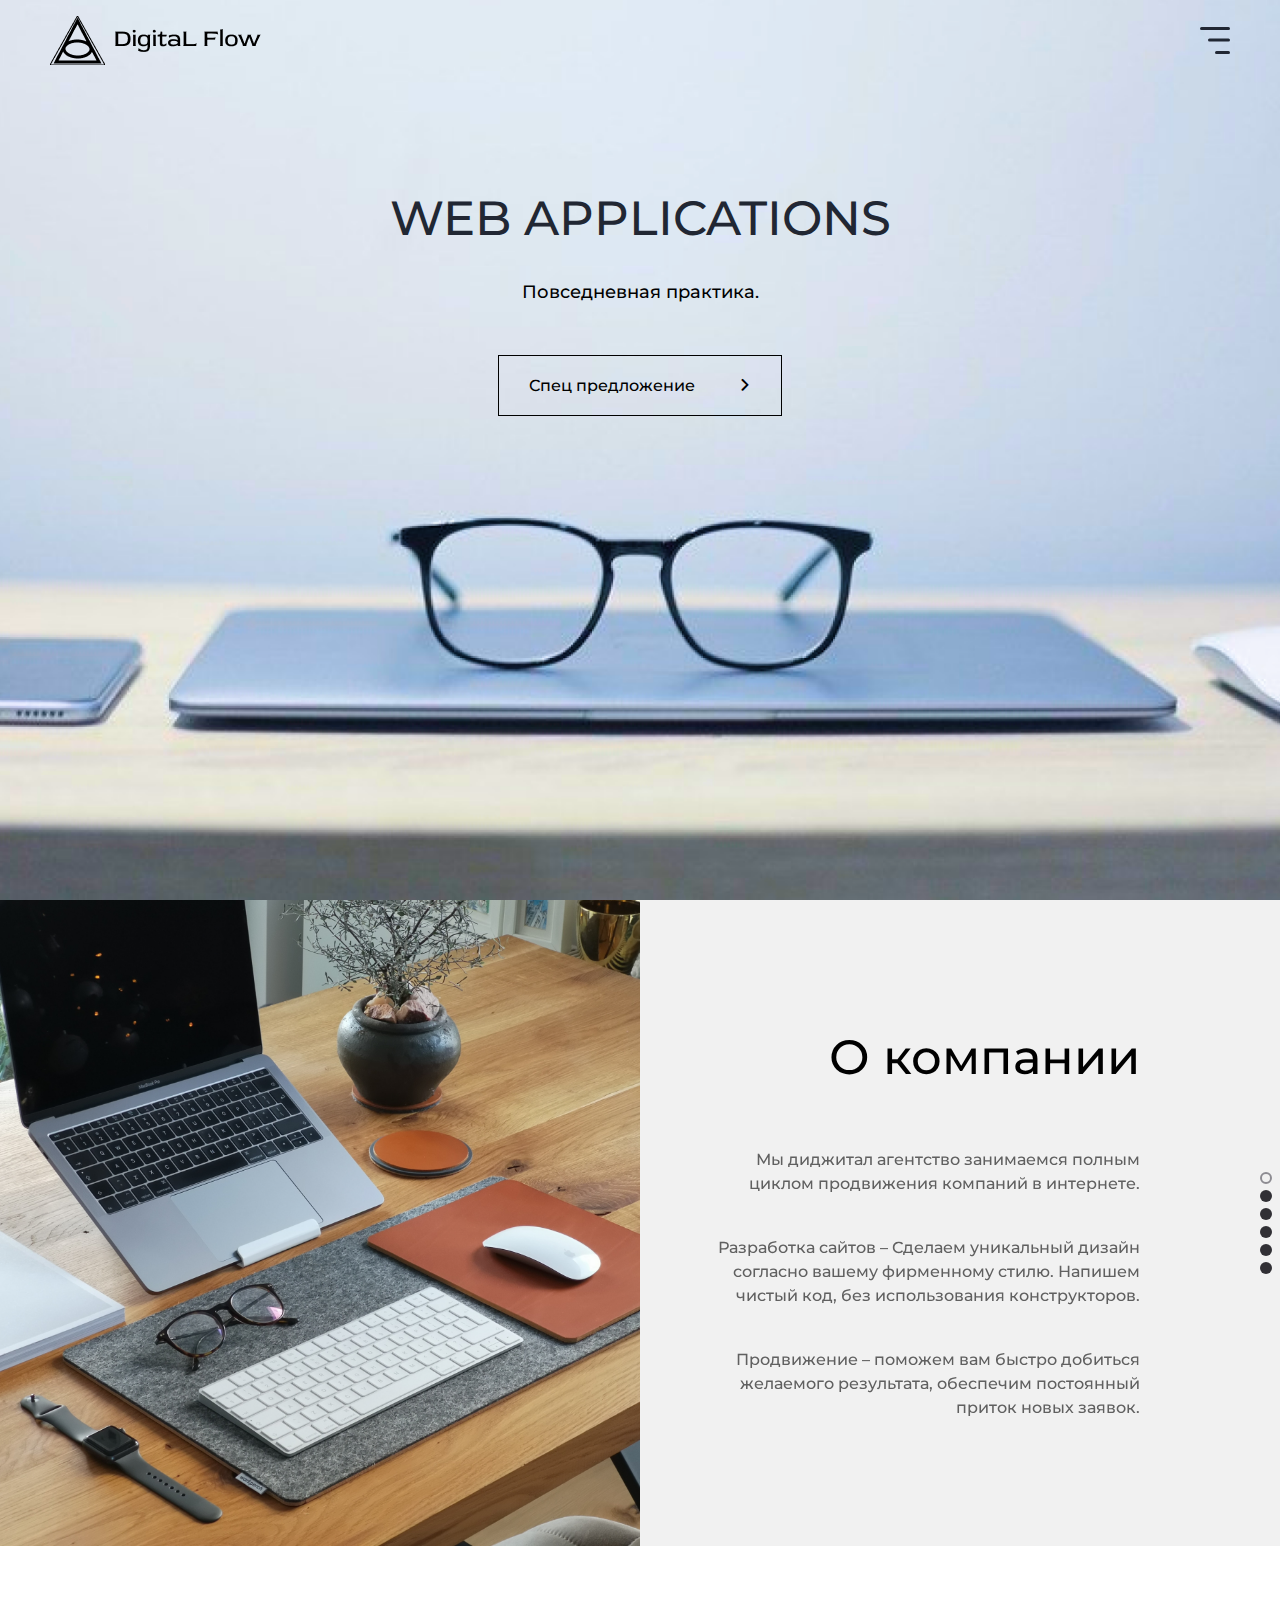
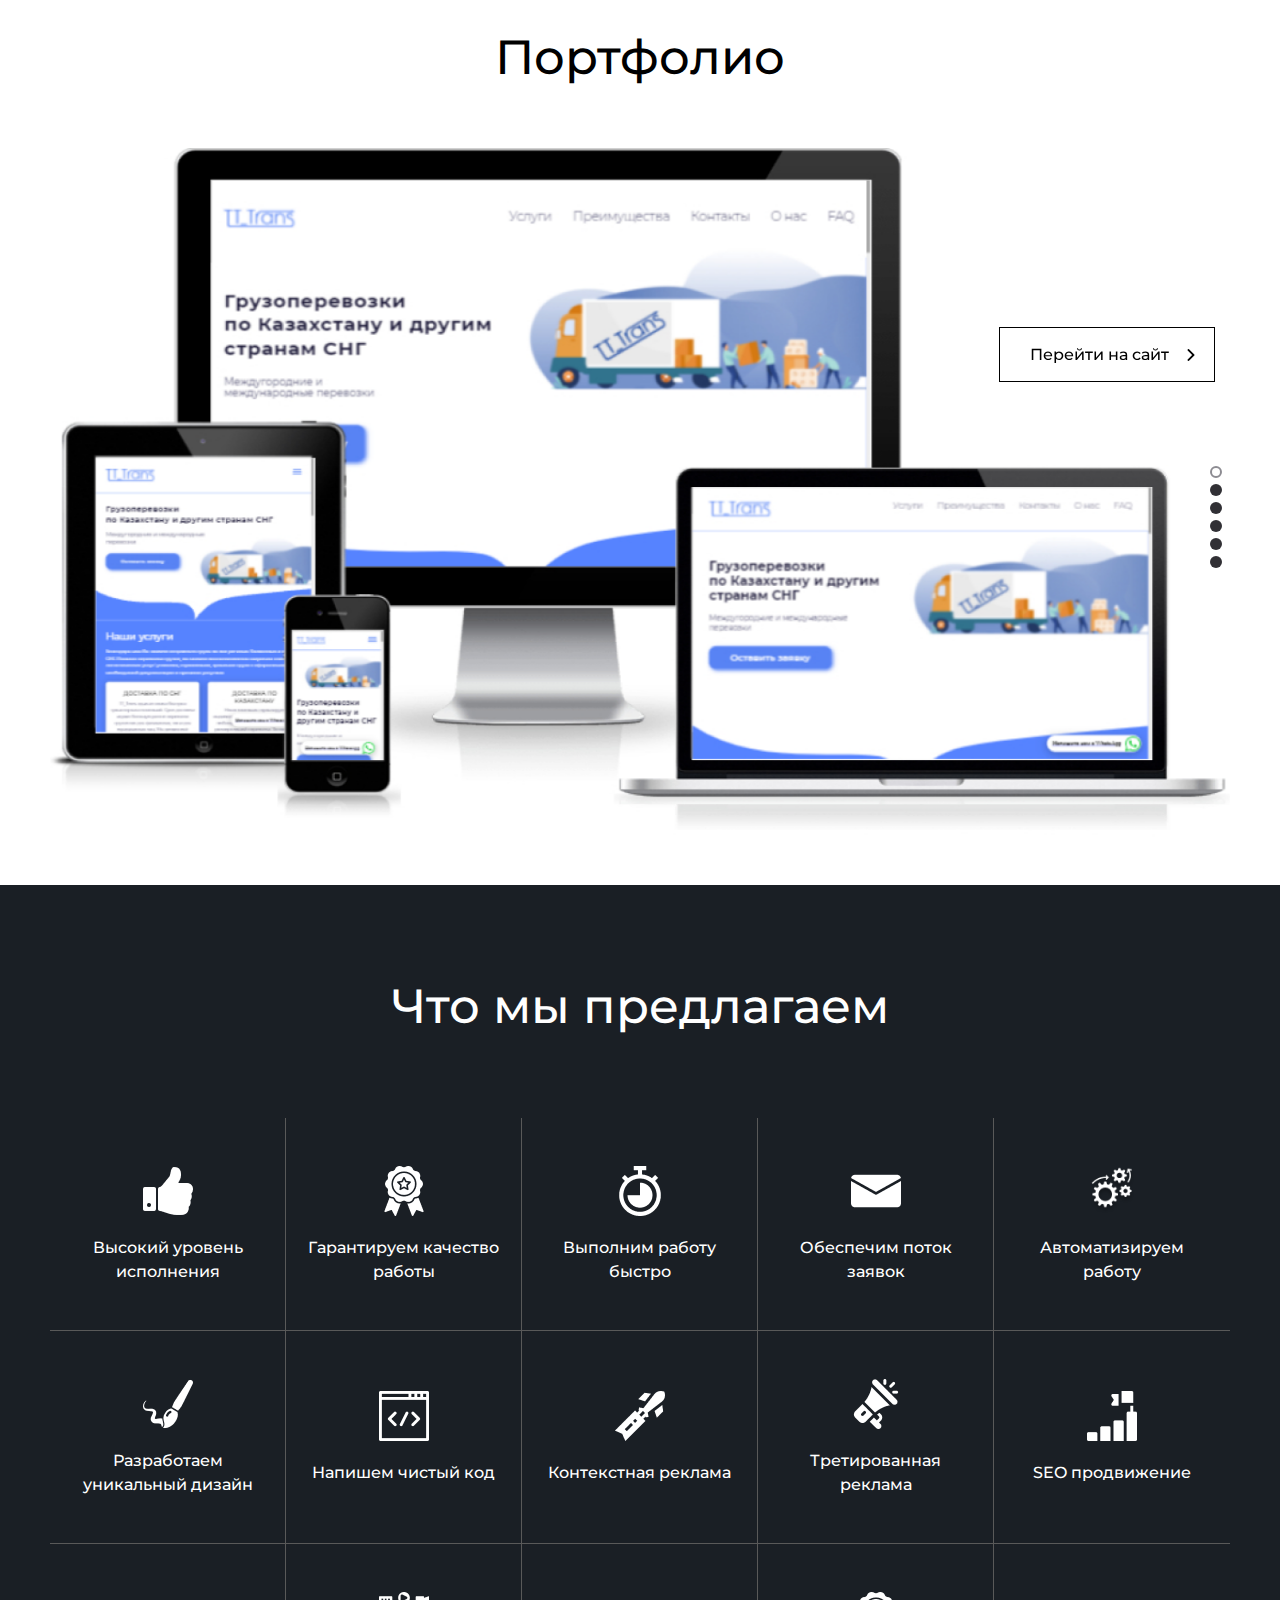
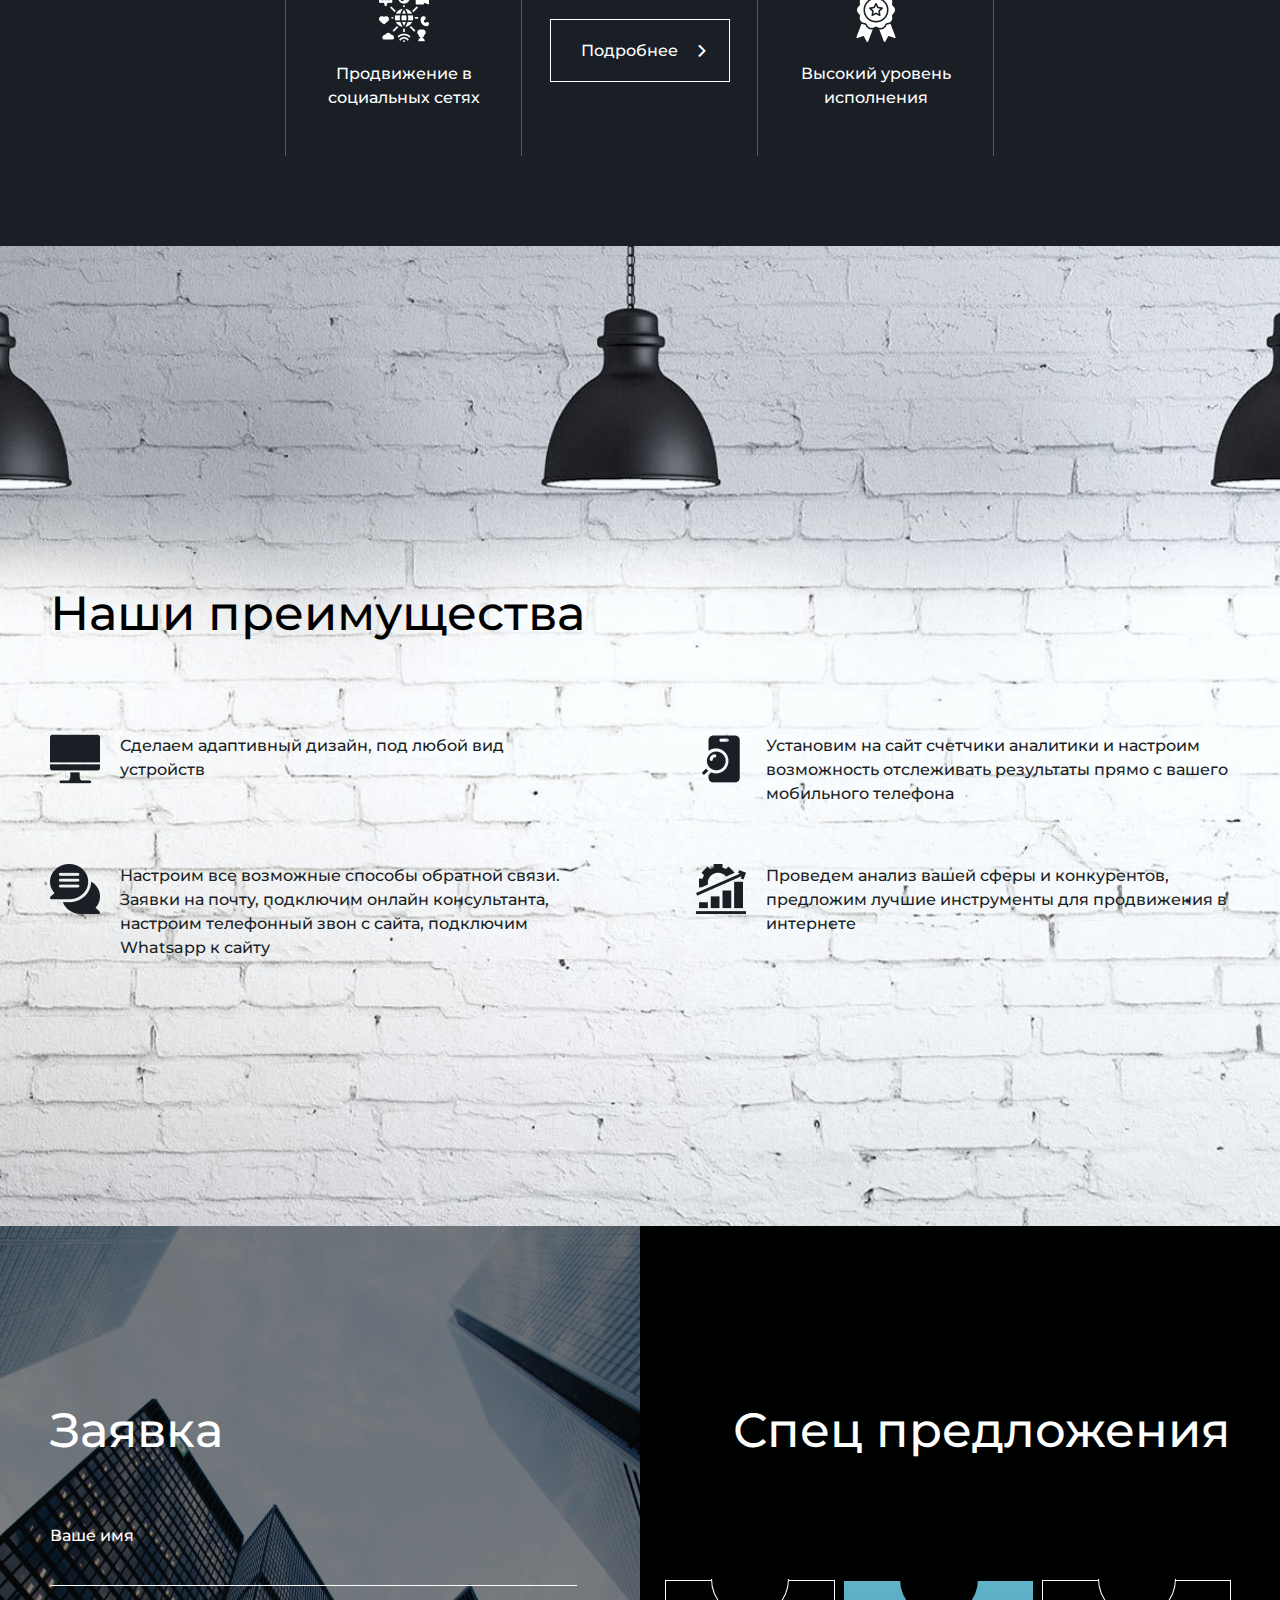
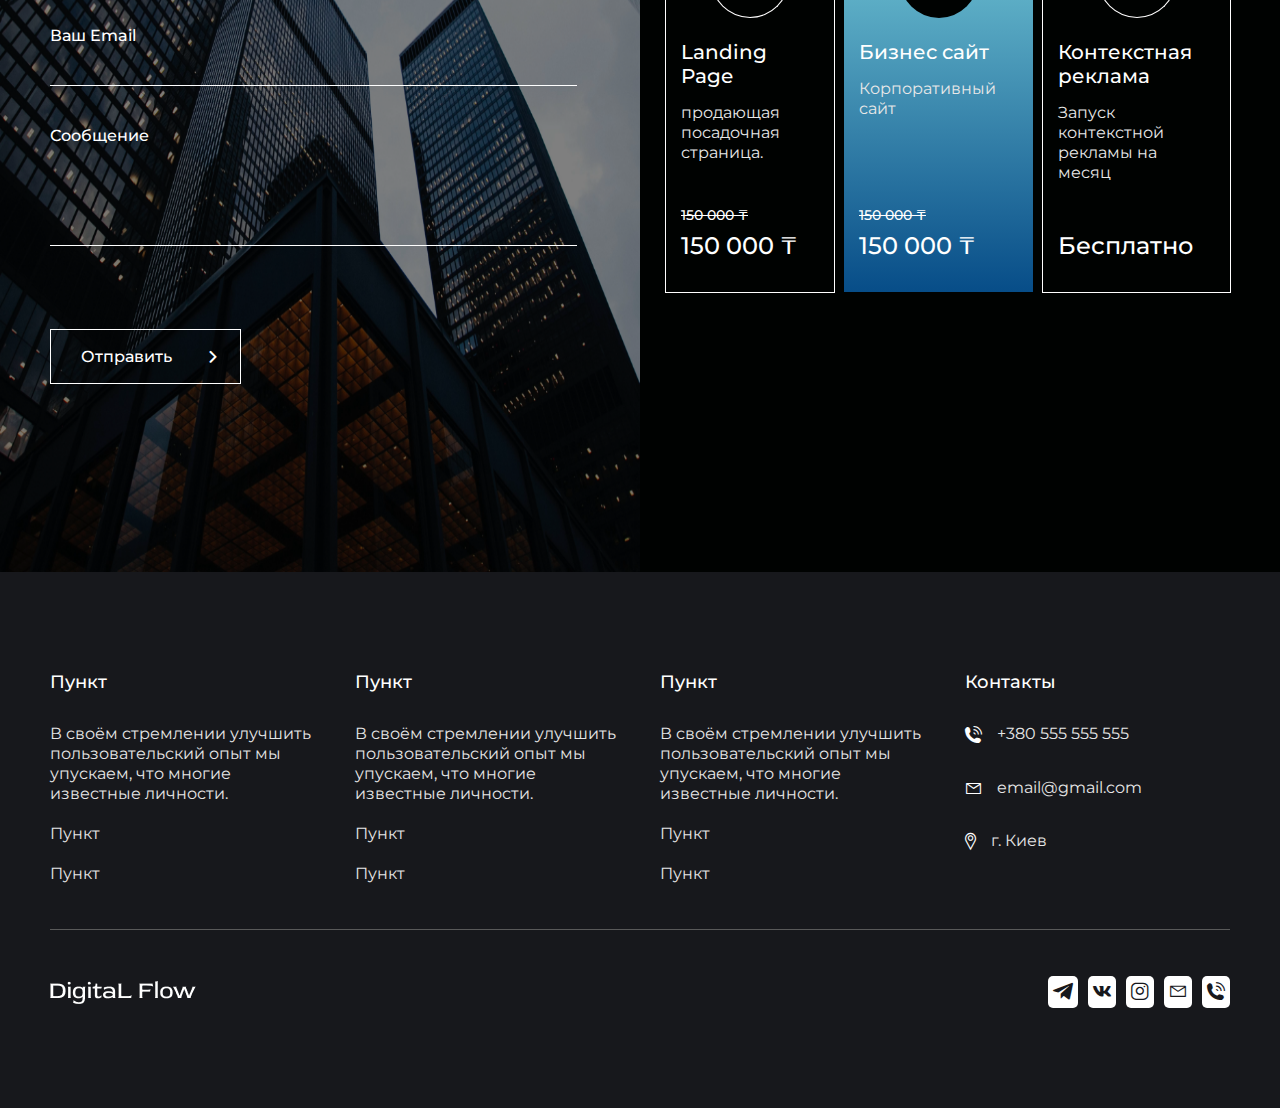
==== commit f824d06c: "adaptive form, add and adaptive footer" ====
--- a/index.html
+++ b/index.html
@@ -1,5 +1,5 @@
 <!DOCTYPE html>
-<html lang="en">
+<html lang="ru">
 <head>
   <meta charset="UTF-8">
   <meta http-equiv="X-UA-Compatible" content="IE=edge">
@@ -438,26 +438,28 @@
       <section class="offer">
         <div class="_container">
           <div class="offer__body">
-            <div class="offer__item">
-              <h2 class="title title--w offer__title">Заявка</h2>
-              <form class="form offer__form" id="form"  name="mainForm">
-                <div class="form__item">
-                  <label class="form__label" for="nameInput">Ваше имя</label>
-                  <input class="form__input _req _input" id="nameInput" type="text" name="name">
-                </div>
-                <div class="form__item">
-                  <label class="form__label" for="emailInput">Ваш Email</label>
-                  <input class="form__input _req _email" id="emailInput" type="email" name="email">
-                </div>
-                <div class="form__item">
-                  <label class="form__label" for="formTextarea">Сообщение</label>
-                  <textarea class="form__textarea" id="formTextarea" name="message"></textarea>
-                </div>
-                <button class="button button--w form__btn" type="submit">
-                  Отправить
-                  <div class="_icon-Vector"></div>
-                </button>
-              </form>
+            <div class="offer__item offer__item--form">
+              <div class="offer__item-body">
+                <h2 class="title title--w offer__title">Заявка</h2>
+                <form action="#" class="form offer__form" id="form" name="mainForm">
+                  <div class="form__item">
+                    <label class="form__label" for="nameInput">Ваше имя</label>
+                    <input class="form__input _req _input" id="nameInput" type="text" name="name">
+                  </div>
+                  <div class="form__item">
+                    <label class="form__label" for="emailInput">Ваш Email</label>
+                    <input class="form__input _req _email" id="emailInput" type="email" name="email">
+                  </div>
+                  <div class="form__item">
+                    <label class="form__label" for="formTextarea">Сообщение</label>
+                    <textarea class="form__textarea" id="formTextarea" name="message"></textarea>
+                  </div>
+                  <button class="button button--w form__btn" type="submit">
+                    Отправить
+                    <div class="_icon-Vector"></div>
+                  </button>
+                </form>
+              </div>
             </div>
             <div class="offer__item">
               <h2 class="title title--w offer__title offer__title--end">Спец предложения</h2>
@@ -502,13 +504,135 @@
             </div>
           </div>
         </div>
-        <img class="offer-bg" src="img/bg/form.png" alt="bg">
+        <div class="offer__error">
+          <div class="offer__error-body">
+            <div class="offer__error-number">404</div>
+            <h2 class="offer__error-title title title--w">Запрашиваемая страница не найдена</h2>
+            <button class="button button--w offer__error-btn btn-return">
+              Вернуться на главную
+              <div class="_icon-Vector"></div>
+            </button>
+          </div>
+        </div>
+        <div class="offer__ok">
+          <div class="offer__ok-body">
+            <div class="offer__ok-content">
+              <div class="_icon-vectorBig"></div>
+              <h4 class="offer__ok-title">Успешно оформлено!</h4>
+              <p class="offer__ok-text text text--grey">
+                Ваш заказ успешно оформлен! Спасибо что выбрали именно нас.
+              </p>
+            </div>
+            <div class="offer__ok-footer">
+              <div class="offer__ok-triangle"></div>
+              <button class="button button--w offer__ok-btn btn-return">
+                Вернуться на главную
+                <div class="_icon-Vector"></div>
+              </button>
+            </div>
+          </div>
+        </div>
+        <img class="offer-bg" src="img/bg/form.png" alt="bg" >   
       </section>
     </main>
 <footer class="footer">
   <div class="_container">
     <div class="footer__body">
-      
+      <div class="footer__content">
+        <div class="footer__content-column">
+          <article class="footer__item one">
+            <div class="footer__item-top">
+              <button class="footer__title">Пункт</button>
+              <div class="_icon-Vector"></div>
+            </div>
+            <div class="footer__item-content">
+              <div class="footer__text">
+                <p>
+                  В своём стремлении улучшить пользовательский опыт мы упускаем, что многие известные личности.
+                </p>
+                <p>Пункт</p>
+                <p>Пункт</p>
+              </div>
+            </div>
+          </article>
+          <article class="footer__item">
+            <div class="footer__item-top">
+              <button class="footer__title">Пункт</button>
+              <div class="_icon-Vector"></div>
+            </div>
+            <div class="footer__item-content">
+              <div class="footer__text">
+                <p>
+                  В своём стремлении улучшить пользовательский опыт мы упускаем, что многие известные личности.
+                </p>
+                <p>Пункт</p>
+                <p>Пункт</p>
+              </div>
+            </div>
+          </article>
+        </div>
+        <div class="footer__content-column">
+          <article class="footer__item">
+            <div class="footer__item-top">
+              <button class="footer__title">Пункт</button>
+              <div class="_icon-Vector"></div>
+            </div>
+            <div class="footer__item-content">
+              <div class="footer__text">
+                <p>
+                  В своём стремлении улучшить пользовательский опыт мы упускаем, что многие известные личности.
+                </p>
+                <p>Пункт</p>
+                <p>Пункт</p>
+              </div>
+            </div>
+          </article>
+          <article class="footer__item">
+            <div class="footer__item-top">
+              <button class="footer__title">Контакты</button>
+                <div class="_icon-Vector"></div>
+            </div>
+            <div class="footer__item-content">
+              <div class="footer__text">
+                <a class="footer__link" href="#">
+                  <div class="_icon-phone footer__link-icon"></div>
+                  +380 555 555 555
+                </a>
+                <a class="footer__link" href="#">
+                  <div class="_icon-email footer__link-icon"></div>
+                  email@gmail.com
+                </a>
+                <a class="footer__link" href="#">
+                  <div class="_icon-location footer__link-icon"></div>
+                  г. Киев
+                </a>
+              </div>
+            </div>
+          </article>
+        </div>
+      </div>
+      <div class="footer__bottom">
+        <a href="#" class="footer__logo logo">
+          <img class="logo-text" src="img/logo-text-white.png" alt="logo text" >
+        </a>
+        <div class="social">
+          <a href="#" class="social__link">
+            <div class="_icon-tg social__item"></div>
+          </a>
+          <a href="#" class="social__link">
+            <div class="_icon-vk social__item"></div>
+          </a>
+          <a href="#" class="social__link">
+            <div class="_icon-insta social__item"></div>
+          </a>
+          <a href="#" class="social__link">
+            <div class="_icon-email social__item"></div>
+          </a>
+          <a href="#" class="social__link">
+            <div class="_icon-phone social__item"></div>
+          </a>
+        </div>
+      </div>
     </div>
   </div>
 </footer>  </div>
--- a/css/style.css
+++ b/css/style.css
@@ -16,7 +16,7 @@
   @return $result;
 }
 */
-.mainscreen__subtitle, .menu__link {
+.footer__title, .mainscreen__subtitle, .menu__link {
   font-weight: 500;
   font-size: 1.125rem;
   line-height: 1.22;
@@ -29,8 +29,8 @@
 
 .title {
   font-weight: 500;
-  font-size: 48px;
-  line-height: 59px;
+  font-size: 3rem;
+  line-height: 1.3;
 }
 
 .text {
@@ -122,6 +122,10 @@
   font-weight: 400;
 }
 
+button {
+  background: transparent;
+}
+
 ._container {
   max-width: 1210px;
   margin: 0 auto;
@@ -337,6 +341,7 @@
   -webkit-transition: all 0.5s ease 0s;
   -o-transition: all 0.5s ease 0s;
   transition: all 0.5s ease 0s;
+  z-index: 100;
 }
 .header__body {
   display: -webkit-box;
@@ -363,7 +368,6 @@
   top: 0;
   left: 0;
   width: 100%;
-  z-index: 100;
 }
 .header._scroll .icon-menu span {
   background-color: #fff;
@@ -1070,12 +1074,17 @@
 }
 @media (max-width: 991.98px) {
   .advantage {
-    padding: 120px 0 100px 0;
+    padding: 190px 0 60px 0;
   }
 }
 @media (max-width: 767.98px) {
   .advantage {
-    padding: 50px 0;
+    padding: 165px 0 50px 0;
+  }
+}
+@media (max-width: 479.98px) {
+  .advantage {
+    padding: 190px 0 50px 0;
   }
 }
 .advantage__title {
@@ -1097,7 +1106,7 @@
 }
 @media (max-width: 767.98px) {
   .advantage__body {
-    row-gap: 20px;
+    row-gap: 30px;
   }
 }
 .advantage__row {
@@ -1133,7 +1142,7 @@
     -webkit-box-direction: normal;
         -ms-flex-direction: column;
             flex-direction: column;
-    row-gap: 20px;
+    row-gap: 30px;
     margin: 0;
   }
 }
@@ -1181,17 +1190,58 @@
   padding: 173px 0;
   position: relative;
 }
+@media (max-width: 1222px) {
+  .offer {
+    padding: 100px 0;
+  }
+}
+@media (max-width: 991.98px) {
+  .offer {
+    padding: 60px 0 0 0;
+  }
+}
 .offer__body {
   display: -webkit-box;
   display: -ms-flexbox;
   display: flex;
   position: relative;
   z-index: 2;
+}
+@media (max-width: 991.98px) {
+  .offer__body {
+    -webkit-box-orient: vertical;
+    -webkit-box-direction: reverse;
+        -ms-flex-direction: column-reverse;
+            flex-direction: column-reverse;
+    row-gap: 40px;
+  }
 }
 .offer__item {
   -webkit-box-flex: 0;
       -ms-flex: 0 1 50%;
           flex: 0 1 50%;
+}
+.offer__item--form {
+  position: relative;
+  z-index: 3;
+}
+.offer__item-body {
+  position: relative;
+  z-index: 2;
+}
+@media (max-width: 991.98px) {
+  .offer__item--form {
+    padding: 60px 0 0 0;
+  }
+  .offer__item--form::after {
+    content: "";
+    position: absolute;
+    top: 0;
+    left: -30vw;
+    height: 100%;
+    width: 130vw;
+    background: url("../img/bg/form.png") center/cover no-repeat;
+  }
 }
 .offer__title {
   margin: 0 0 15px 0;
@@ -1214,6 +1264,17 @@
      -moz-column-gap: 10px;
           column-gap: 10px;
   padding: 0 0 0 30px;
+}
+@media (max-width: 1222px) {
+  .offer__row {
+    -webkit-box-orient: vertical;
+    -webkit-box-direction: normal;
+        -ms-flex-direction: column;
+            flex-direction: column;
+    row-gap: 15px;
+    padding: 0 0 0 10px;
+    margin: 50px 0 0 0;
+  }
 }
 .offer__kard {
   -webkit-box-flex: 0;
@@ -1288,10 +1349,10 @@
 }
 .offer__kard-circle {
   position: absolute;
-  z-index: 2;
+  z-index: 3;
   width: 78px;
   height: 39px;
-  top: -1px;
+  top: -2px;
   left: 50%;
   -webkit-transform: translateX(-50%);
       -ms-transform: translateX(-50%);
@@ -1311,6 +1372,201 @@
   left: 0;
   height: 100%;
   width: 50%;
+}
+@media (max-width: 991.98px) {
+  .offer-bg {
+    display: none;
+  }
+}
+.offer__error {
+  position: fixed;
+  z-index: 100;
+  top: 0;
+  left: 0;
+  width: 100vw;
+  height: 100vh;
+  background: url("../img/bg/loading.png") center/cover no-repeat;
+  opacity: 0;
+  visibility: hidden;
+  -webkit-transition: all 0.3s ease 0s;
+  -o-transition: all 0.3s ease 0s;
+  transition: all 0.3s ease 0s;
+  overflow: auto;
+}
+.offer__error._active {
+  opacity: 1;
+  visibility: visible;
+}
+.offer__error-body {
+  max-width: 700px;
+  margin: 0 auto;
+  padding: 0 20px;
+  display: -webkit-box;
+  display: -ms-flexbox;
+  display: flex;
+  -webkit-box-orient: vertical;
+  -webkit-box-direction: normal;
+      -ms-flex-direction: column;
+          flex-direction: column;
+  -webkit-box-align: center;
+      -ms-flex-align: center;
+          align-items: center;
+  -webkit-box-pack: center;
+      -ms-flex-pack: center;
+          justify-content: center;
+  text-align: center;
+  min-height: 100vh;
+}
+.offer__error-number {
+  font-weight: 400;
+  font-size: 144px;
+  text-transform: uppercase;
+  color: #FFFFFF;
+  margin: 0 0 40px 0;
+}
+@media (max-width: 1222px) {
+  .offer__error-number {
+    font-size: 100px;
+    margin: 0 0 30px 0;
+  }
+}
+@media (max-width: 767.98px) {
+  .offer__error-number {
+    font-size: 70px;
+    margin: 0 0 20px 0;
+  }
+}
+.offer__error-title {
+  margin: 0 0 80px 0;
+}
+@media (max-width: 1222px) {
+  .offer__error-title {
+    margin: 0 0 50px 0;
+  }
+}
+@media (max-width: 767.98px) {
+  .offer__error-title {
+    margin: 0 0 30px 0;
+    font-size: 1.5rem;
+  }
+}
+.offer__error-btn ._icon-Vector {
+  margin: 2px 0 0 22px;
+}
+@media (max-width: 305px) {
+  .offer__error-btn ._icon-Vector {
+    margin: 2px 0 0 10px;
+  }
+}
+.offer__ok {
+  position: fixed;
+  overflow: auto;
+  z-index: 100;
+  top: -1px;
+  left: 0;
+  padding: 0 15px;
+  width: 100vw;
+  height: 100vh;
+  background: url("../img/bg/ok.png") center/cover no-repeat;
+  opacity: 0;
+  visibility: hidden;
+}
+.offer__ok._active {
+  opacity: 1;
+  visibility: visible;
+}
+.offer__ok-body {
+  min-height: 100vh;
+  max-width: 690px;
+  margin: 0 auto;
+  display: -webkit-box;
+  display: -ms-flexbox;
+  display: flex;
+  -webkit-box-orient: vertical;
+  -webkit-box-direction: normal;
+      -ms-flex-direction: column;
+          flex-direction: column;
+  -webkit-box-pack: center;
+      -ms-flex-pack: center;
+          justify-content: center;
+  -webkit-box-align: center;
+      -ms-flex-align: center;
+          align-items: center;
+  text-align: center;
+}
+.offer__ok-content {
+  background: #F9F8F4;
+  width: 100%;
+  padding: 30px 137px 15px 137px;
+}
+@media (max-width: 767.98px) {
+  .offer__ok-content {
+    padding: 20px 50px 15px 50px;
+  }
+}
+@media (max-width: 479.98px) {
+  .offer__ok-content {
+    padding: 20px 15px 15px 15px;
+  }
+}
+.offer__ok-content ._icon-vectorBig {
+  display: inline-block;
+  margin: 0 0 30px 0;
+  font-size: 40px;
+  padding: 30px 36px;
+  border-radius: 50%;
+  background: #79B5A5;
+}
+@media (max-width: 479.98px) {
+  .offer__ok-content ._icon-vectorBig {
+    font-size: 30px;
+    padding: 20px 26px;
+  }
+}
+.offer__ok-title {
+  font-weight: 700;
+  font-size: 1.125rem;
+  line-height: 1.5;
+  color: #212733;
+  margin: 0 0 15px 0;
+}
+.offer__ok-text {
+  margin: 0 0 15px 0;
+}
+.offer__ok-footer {
+  padding: 48px 137px 25px 137px;
+  width: 100%;
+  background: #7DBAAB;
+  position: relative;
+}
+@media (max-width: 767.98px) {
+  .offer__ok-footer {
+    padding: 30px 0 20px 0;
+  }
+}
+.offer__ok-triangle {
+  position: absolute;
+  top: 0;
+  left: 50%;
+  -webkit-transform: translateX(-50%);
+      -ms-transform: translateX(-50%);
+          transform: translateX(-50%);
+  width: 0;
+  height: 0;
+  border-right: 15px solid transparent;
+  border-left: 15px solid transparent;
+  border-top: 15px solid #FFFFFF;
+}
+.offer__ok-btn {
+  margin: 0 auto 15px auto;
+}
+.offer__ok-btn ._icon-Vector {
+  margin: 2px 0 0 22px;
+}
+@media (max-width: 767.98px) {
+  .offer__ok-btn ._icon-Vector {
+    margin: 2px 0 0 10px;
+  }
 }
 
 body._lock-form {
@@ -1330,14 +1586,16 @@
   z-index: 200;
   opacity: 0;
   visibility: hidden;
-  background: url("../img/load/loading.gif") center/70px no-repeat, url("../img/bg/loading.png") center/cover no-repeat;
   -webkit-transition: all 0.5s ease 0s;
   -o-transition: all 0.5s ease 0s;
   transition: all 0.5s ease 0s;
+  background: url("../img/load/loading.gif") center/70px no-repeat, url("../img/bg/loading.png") center/cover no-repeat;
 }
 .form._sending::after {
   opacity: 0.8;
   visibility: visible;
+  width: 100vw;
+  height: 100vh;
 }
 .form__item {
   margin: 0 0 40px 0;
@@ -1379,15 +1637,245 @@
   -o-transition: all 0.3s ease 0s;
   transition: all 0.3s ease 0s;
 }
+@media (max-width: 991.98px) {
+  .form__input {
+    min-width: 90%;
+  }
+  .form__textarea {
+    min-width: 90%;
+    height: 50px;
+  }
+}
 .form__textarea:focus {
   border-bottom: 1px solid grey;
 }
 .form__btn {
   display: inline-block;
-  margin: 40px 0 0 0;
+  margin: 40px 0 15px 0;
   padding: 17px 21px 17px 30px;
 }
 .form__btn ._icon-Vector {
   display: inline;
   margin: 2px 0 0 31px;
+}
+@media (max-width: 991.98px) {
+  .form__btn {
+    margin-top: 25px;
+  }
+}
+
+.footer {
+  background: #17181C;
+  padding: 100px 0;
+}
+@media (max-width: 991.98px) {
+  .footer {
+    padding: 60px 0;
+  }
+}
+@media (max-width: 479.98px) {
+  .footer {
+    padding: 30px 0;
+  }
+}
+.footer__body {
+  display: -webkit-box;
+  display: -ms-flexbox;
+  display: flex;
+  -webkit-box-orient: vertical;
+  -webkit-box-direction: normal;
+      -ms-flex-direction: column;
+          flex-direction: column;
+}
+.footer__content {
+  display: -webkit-box;
+  display: -ms-flexbox;
+  display: flex;
+  -webkit-box-pack: start;
+      -ms-flex-pack: start;
+          justify-content: flex-start;
+  -webkit-box-align: start;
+      -ms-flex-align: start;
+          align-items: flex-start;
+  border-bottom: 1px solid #595959;
+  padding: 0 0 25px 0;
+}
+@media (max-width: 550px) {
+  .footer__content {
+    -webkit-box-orient: vertical;
+    -webkit-box-direction: normal;
+        -ms-flex-direction: column;
+            flex-direction: column;
+    row-gap: 20px;
+  }
+}
+.footer__content-column {
+  -webkit-box-flex: 0;
+      -ms-flex: 0 1 50%;
+          flex: 0 1 50%;
+  display: -webkit-box;
+  display: -ms-flexbox;
+  display: flex;
+  -webkit-box-align: start;
+      -ms-flex-align: start;
+          align-items: flex-start;
+  -webkit-box-pack: start;
+      -ms-flex-pack: start;
+          justify-content: flex-start;
+}
+@media (max-width: 991.98px) {
+  .footer__content-column {
+    -webkit-box-orient: vertical;
+    -webkit-box-direction: normal;
+        -ms-flex-direction: column;
+            flex-direction: column;
+    row-gap: 20px;
+  }
+}
+@media (max-width: 550px) {
+  .footer__content-column {
+    width: 70%;
+  }
+}
+.footer__content-column:not(:last-child) {
+  margin: 0 40px 0 0;
+}
+.footer__item {
+  -webkit-box-flex: 0;
+      -ms-flex: 0 1 50%;
+          flex: 0 1 50%;
+  display: -webkit-box;
+  display: -ms-flexbox;
+  display: flex;
+  -webkit-box-orient: vertical;
+  -webkit-box-direction: normal;
+      -ms-flex-direction: column;
+          flex-direction: column;
+  -webkit-box-align: start;
+      -ms-flex-align: start;
+          align-items: flex-start;
+}
+@media (min-width: 991.98px) {
+  .footer__item:not(:last-child) {
+    margin: 0 40px 0 0;
+  }
+}
+@media (max-width: 991.98px) {
+  .footer__item {
+    width: 100%;
+  }
+}
+.footer__item-top {
+  display: -webkit-box;
+  display: -ms-flexbox;
+  display: flex;
+  -webkit-box-align: center;
+      -ms-flex-align: center;
+          align-items: center;
+  -webkit-box-pack: justify;
+      -ms-flex-pack: justify;
+          justify-content: space-between;
+  width: 35%;
+}
+@media (max-width: 767.98px) {
+  .footer__item-top {
+    width: 70%;
+  }
+}
+.footer__item-top ._icon-Vector {
+  font-size: 1rem;
+  display: none;
+  -webkit-transition: all 0.3s ease 0s;
+  -o-transition: all 0.3s ease 0s;
+  transition: all 0.3s ease 0s;
+}
+.footer__item-top ._icon-Vector::before {
+  color: #fff;
+}
+@media (max-width: 991.98px) {
+  .footer__item-top ._icon-Vector {
+    display: block;
+  }
+}
+.footer__item-top._active ._icon-Vector {
+  -webkit-transform: rotate(90deg);
+      -ms-transform: rotate(90deg);
+          transform: rotate(90deg);
+}
+@media (max-width: 991.98px) {
+  .footer__item-content {
+    display: none;
+  }
+}
+.footer__title {
+  color: #fff;
+}
+@media (max-width: 767.98px) {
+  .footer__title {
+    font-size: 1.4rem;
+  }
+}
+.footer__text {
+  margin: 30px 0 20px 0;
+  font-weight: 400;
+  font-size: 1rem;
+  line-height: 1.25;
+  color: #E6E6E6;
+}
+.footer__text p:not(:last-child) {
+  margin: 0 0 20px 0;
+}
+.footer__link {
+  color: inherit;
+  display: -webkit-box;
+  display: -ms-flexbox;
+  display: flex;
+  -webkit-box-align: start;
+      -ms-flex-align: start;
+          align-items: flex-start;
+}
+.footer__link:not(:last-child) {
+  margin: 0 0 30px 0;
+}
+.footer__link-icon {
+  margin: 2px 15px 0 0;
+  font-size: 17px;
+  display: inline-block;
+}
+.footer__link-icon::before {
+  color: #fff;
+}
+.footer__bottom {
+  padding: 46px 0 0 0;
+  display: -webkit-box;
+  display: -ms-flexbox;
+  display: flex;
+  -webkit-box-pack: justify;
+      -ms-flex-pack: justify;
+          justify-content: space-between;
+  -webkit-box-align: center;
+      -ms-flex-align: center;
+          align-items: center;
+}
+@media (max-width: 991.98px) {
+  .footer__bottom {
+    padding: 30px 0 0 0;
+  }
+}
+@media (max-width: 479.98px) {
+  .footer__bottom {
+    -webkit-box-orient: vertical;
+    -webkit-box-direction: normal;
+        -ms-flex-direction: column;
+            flex-direction: column;
+    -webkit-box-align: center;
+        -ms-flex-align: center;
+            align-items: center;
+    -webkit-box-pack: center;
+        -ms-flex-pack: center;
+            justify-content: center;
+  }
+  .footer__logo {
+    margin: 0 0 20px 0;
+  }
 }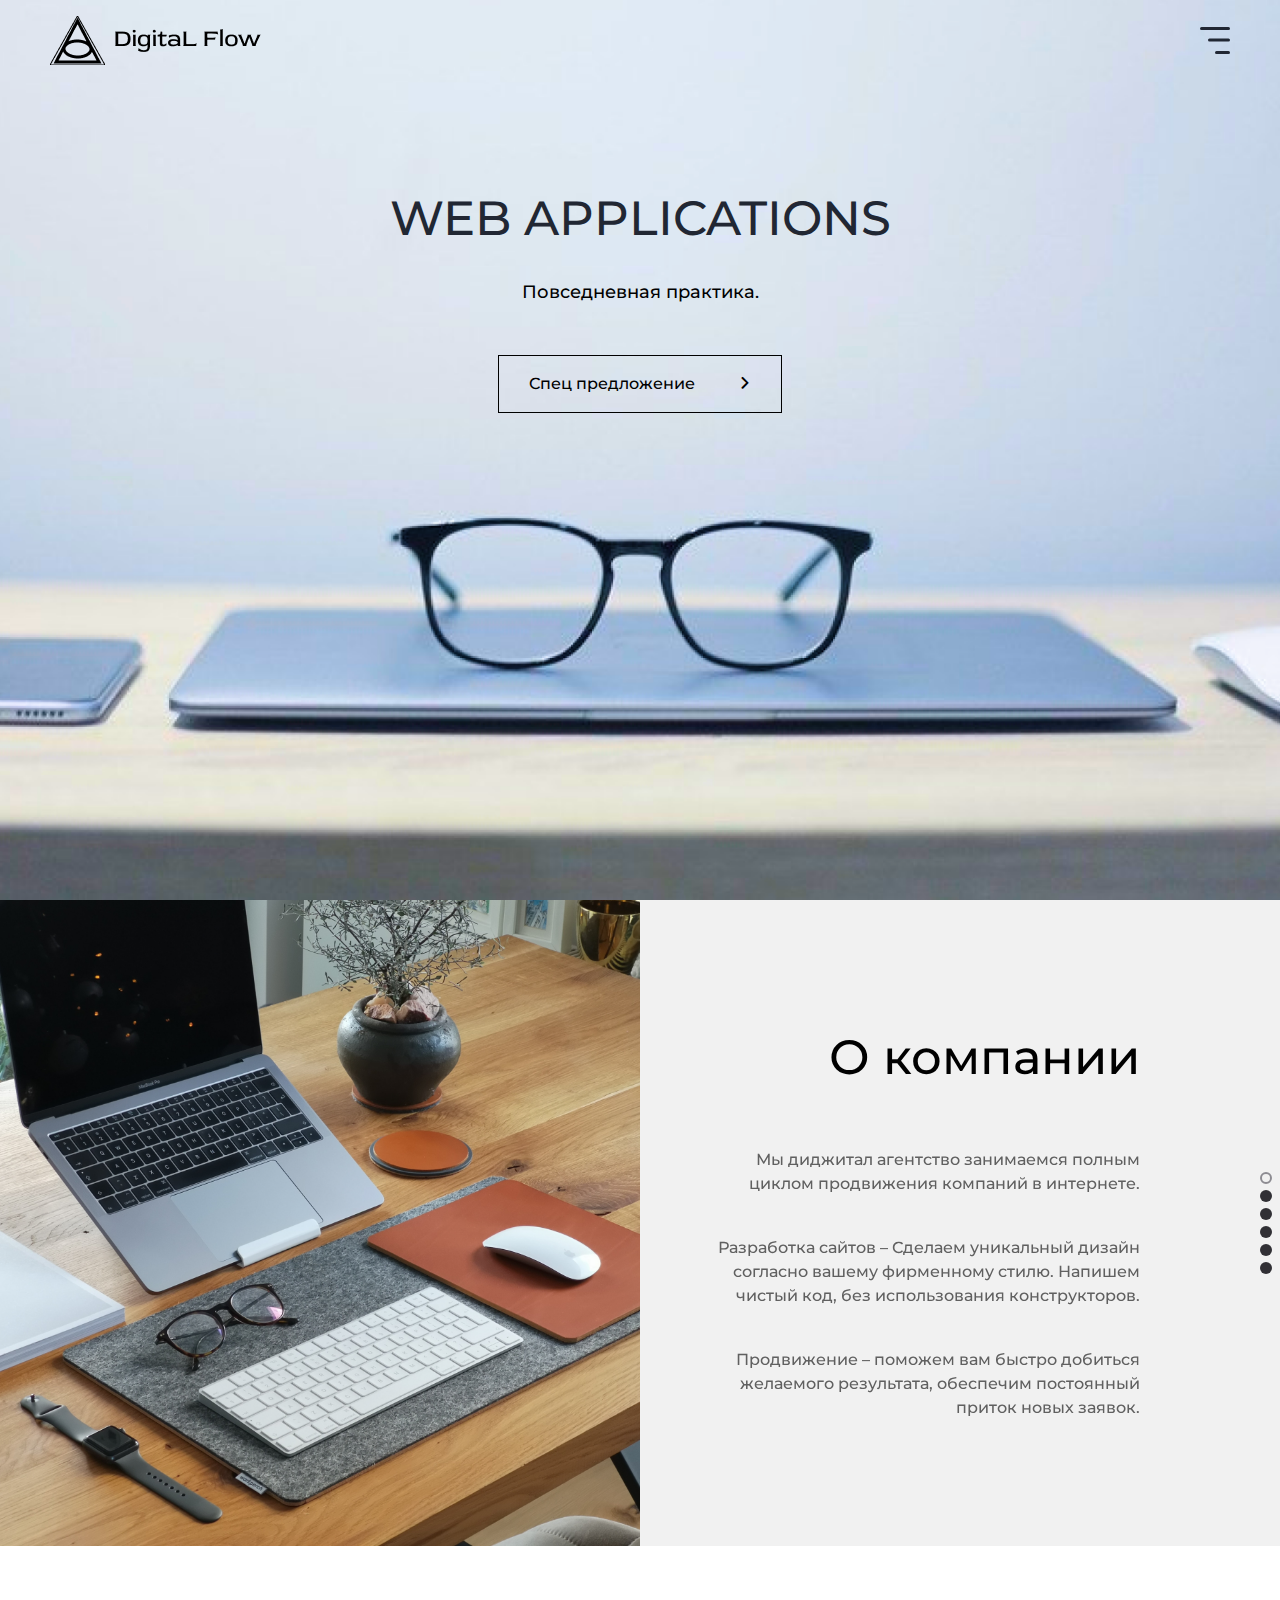
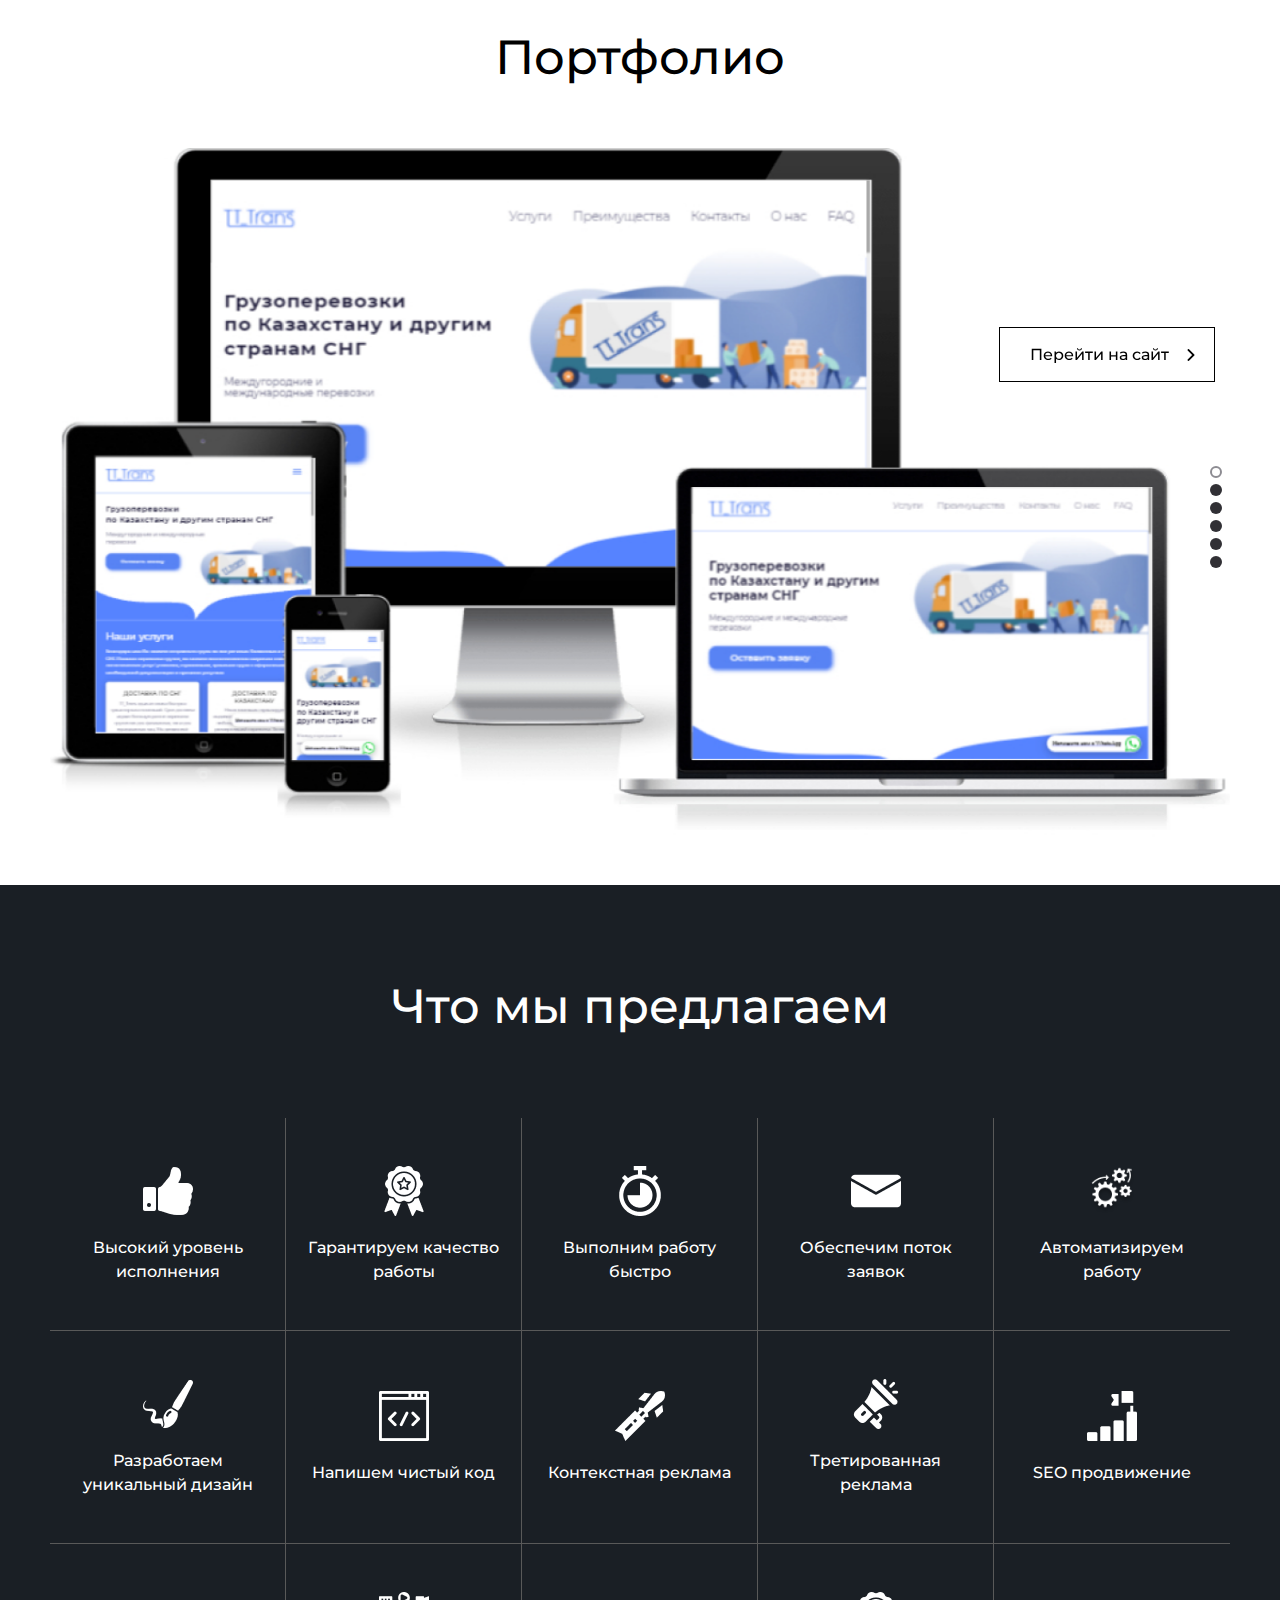
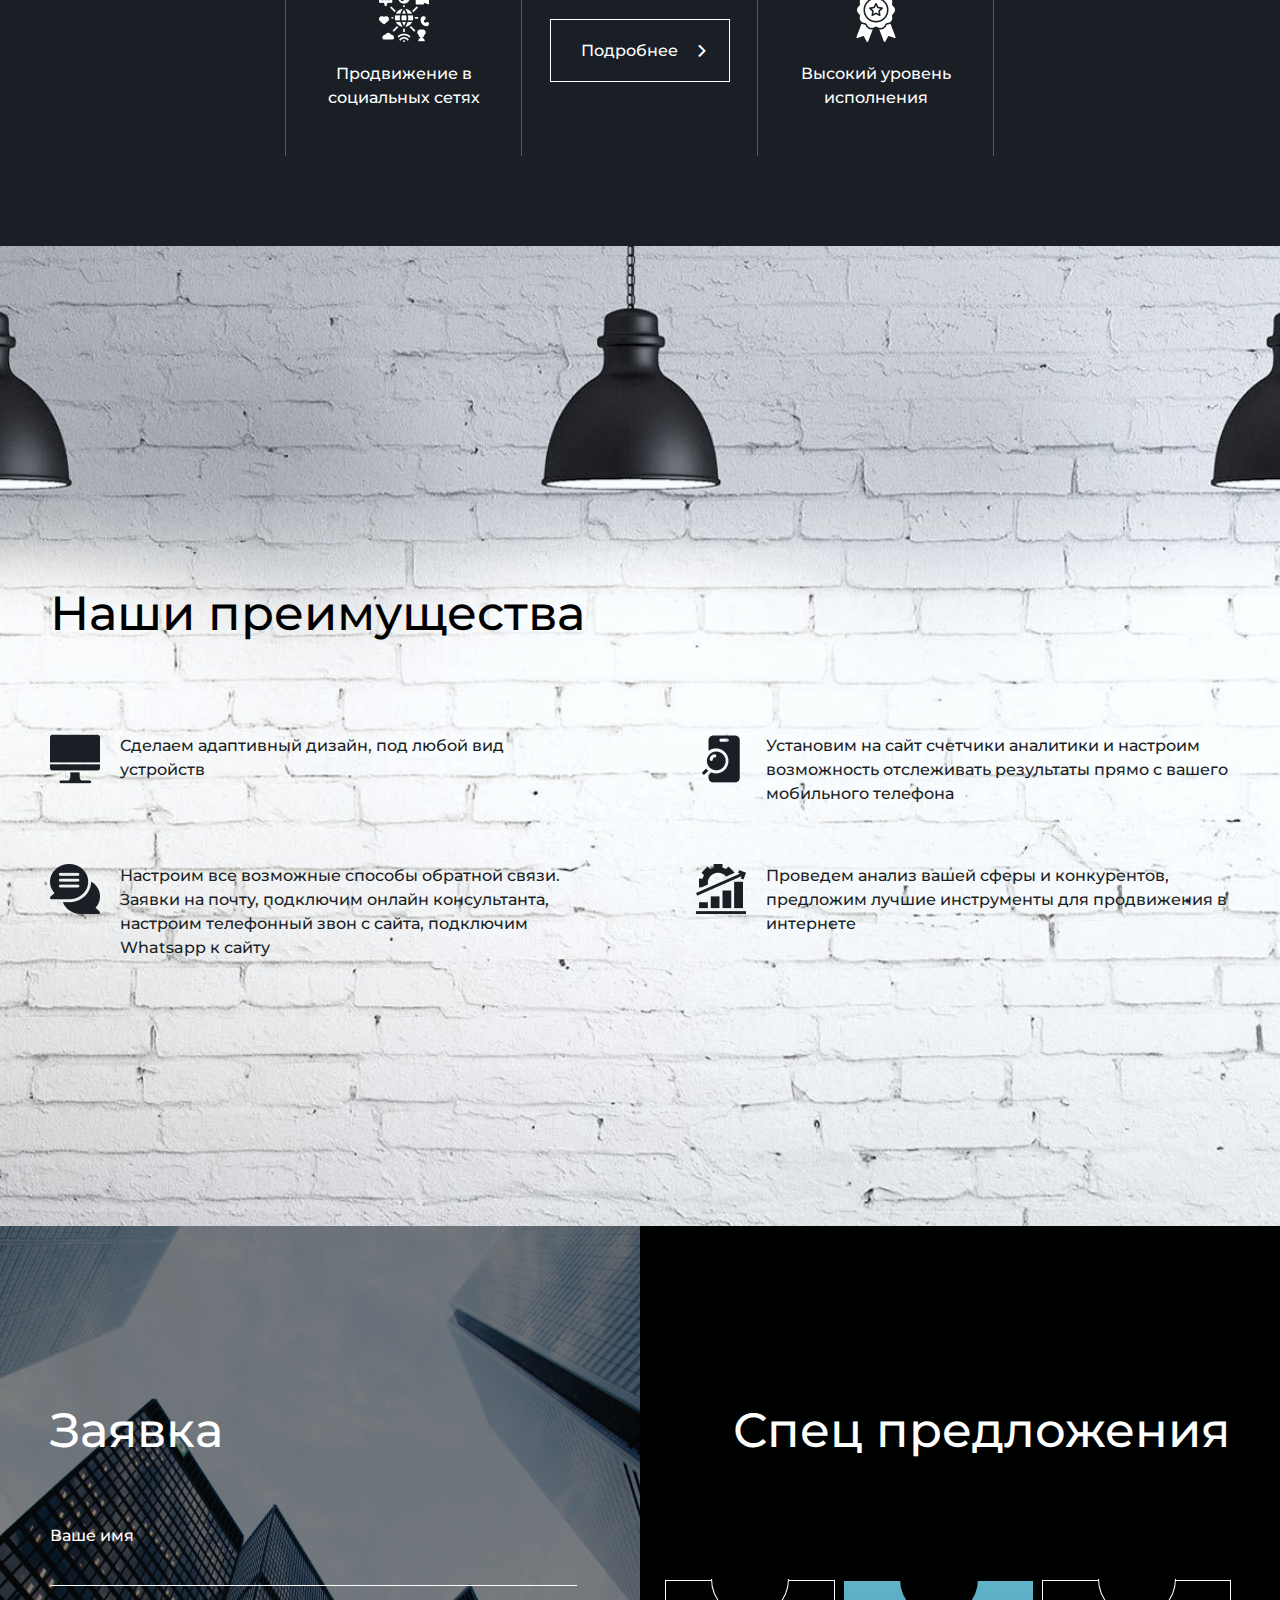
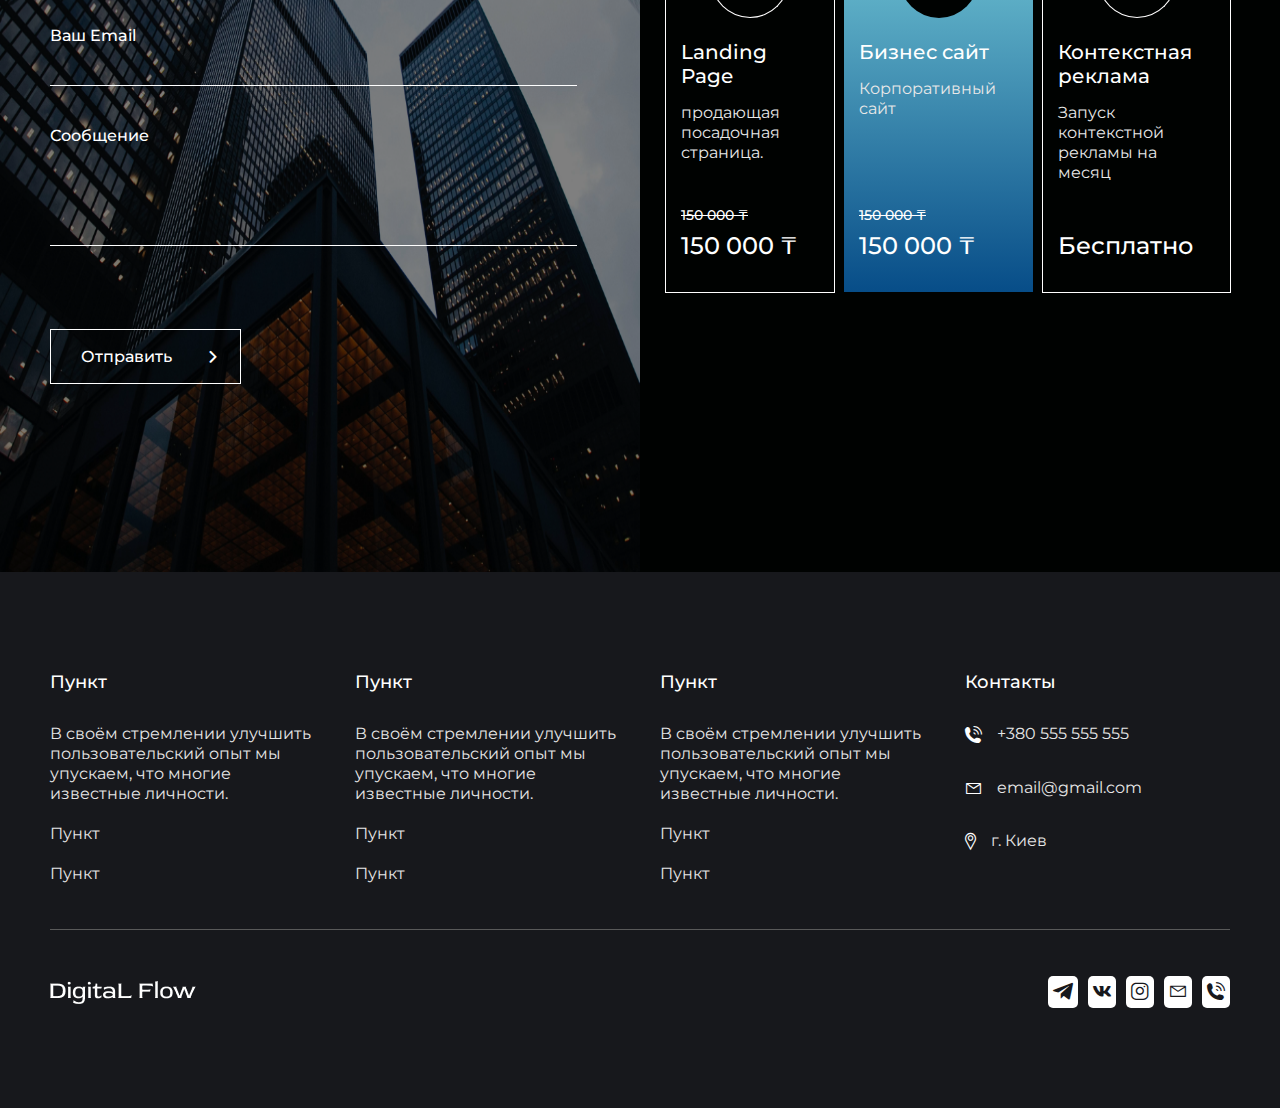
==== commit e92d9987: "add navigation" ====
--- a/index.html
+++ b/index.html
@@ -13,7 +13,7 @@
   <link rel="stylesheet" href="css/iconFont.css">
   <title>Digital Flow</title>
 </head>
-<body>
+<body id="navigation">
 <header class="header">
   <div class="_container">
     <div class="header__body">
@@ -40,26 +40,26 @@
         </div>
         <ul class='menu__list'>
           <li class="menu__item">
-            <a href="#" class="menu__link">Главная</a>
+            <a href="#mainpage" class="menu__link">Главная</a>
           </li>
           <li class="menu__item">
-            <a href="#" class="menu__link">О компании</a>
+            <a href="#about" class="menu__link">О компании</a>
           </li>
           <li class="menu__item">
-            <a href="#" class="menu__link">Портфолио</a>
+            <a href="#portfolio" class="menu__link">Портфолио</a>
           </li>
           <li class="menu__item">
-            <a href="#" class="menu__link">Что мы предлагаем</a>
+            <a href="#service" class="menu__link">Что мы предлагаем</a>
           </li>
           <li class="menu__item">
-            <a href="#" class="menu__link">Специальное предложение</a>
+            <a href="#offer" class="menu__link">Специальное предложение</a>
           </li>
         </ul>
         <div class="menu__btn">
-          <button class="button button--blue">
+          <a href="#offer" class="btn-offer button button--blue">
             Оставить заявку
             <div class="_icon-Vector"></div>
-          </button>
+          </a>
         </div>
         <div class="social">
           <a href="#" class="social__link">
@@ -83,21 +83,21 @@
   </div>
 </header>  <div class="wrapper">
     <main class="content">
-      <section class="mainscreen">
+      <section id="mainpage" class="mainscreen">
         <div class="_conteiner">
           <div class="mainscreen__body">
             <div class="mainscreen__top">
-              <div class="mainscreen__title">web applications</div>
-              <div class="mainscreen__subtitle">Повседневная практика.</div>
-            </div>
-            <button class="button button--black mainscreen__btn">
+              <h1 class="mainscreen__title">web applications</h1>
+              <p class="mainscreen__subtitle">Повседневная практика.</p>
+            </div>
+            <a class="button button--black mainscreen__btn btn-offer" href="#offer">
               Спец предложение
               <div class="_icon-Vector"></div>
-            </button>
+            </a>
           </div>
         </div>
       </section>
-      <section class="about">
+      <section class="about" id="about">
         <div class="about__body">
           <div class="about__item about__img">
             <img src="img/about/1.png" alt="img">
@@ -107,7 +107,7 @@
               <div class="swiper-wrapper">
                 <div class="swiper-slide">
                   <div class="about__content content-swiper-about">
-                      <div class="title title--b about__title">О компании</div>
+                      <h2 class="title title--b about__title">О компании</h2>
                       <div class="text text--grey about__text">
                         <p>
                           Мы диджитал агентство занимаемся полным циклом продвижения компаний в интернете.
@@ -123,7 +123,7 @@
                 </div>
                  <div class="swiper-slide">
                   <div class="about__content content-swiper-about">
-                      <div class="title title--b about__title">О компании</div>
+                      <h2 class="title title--b about__title">О компании</>
                       <div class="text text--grey about__text">
                         <p>
                           Мы диджитал агентство занимаемся полным циклом продвижения компаний в интернете.
@@ -139,7 +139,7 @@
                 </div>
                 <div class="swiper-slide">
                   <div class="about__content content-swiper-about">
-                      <div class="title title--b about__title">О компании</div>
+                      <h2 class="title title--b about__title">О компании</h2>
                       <div class="text text--grey about__text">
                         <p>
                           Мы диджитал агентство занимаемся полным циклом продвижения компаний в интернете.
@@ -155,7 +155,7 @@
                 </div>
                 <div class="swiper-slide">
                   <div class="about__content content-swiper-about">
-                      <div class="title title--b about__title">О компании</div>
+                      <h2 class="title title--b about__title">О компании</h2>
                       <div class="text text--grey about__text">
                         <p>
                           Мы диджитал агентство занимаемся полным циклом продвижения компаний в интернете.
@@ -171,7 +171,7 @@
                 </div>
                 <div class="swiper-slide">
                   <div class="about__content content-swiper-about">
-                      <div class="title title--b about__title">О компании</div>
+                      <h2 class="title title--b about__title">О компании</h2>
                       <div class="text text--grey about__text">
                         <p>
                           Мы диджитал агентство занимаемся полным циклом продвижения компаний в интернете.
@@ -187,7 +187,7 @@
                 </div>
                 <div class="swiper-slide">
                   <div class="about__content content-swiper-about">
-                      <div class="title title--b about__title">О компании</div>
+                      <h2 class="title title--b about__title">О компании</h2>
                       <div class="text text--grey about__text">
                         <p>
                           Мы диджитал агентство занимаемся полным циклом продвижения компаний в интернете.
@@ -207,10 +207,10 @@
           </div> 
         </div>
       </section>
-      <section class="portfolio">
+      <section class="portfolio" id="portfolio">
         <div class="_container">
           <div class="portfolio__body">
-            <div class="title portfolio__title title--b">Портфолио</div>
+            <h2 class="title portfolio__title title--b">Портфолио</h2>
             <div class="swiper swiper-portfolio">
               <div class="swiper-wrapper">
                 <div class="swiper-slide">
@@ -265,177 +265,177 @@
           </div>
         </div>
       </section>
-      <section class="service">
+      <section class="service" id="service">
         <div class="_container">
-          <div class="title title--w service__title">Что мы предлагаем</div>
+          <h2 class="title title--w service__title">Что мы предлагаем</h2>
           <div class="service__content">
             <div class="service__row">
-              <div class="service__item">
+              <article class="service__item">
                 <div class="service__img">
                   <img src="img/iconsW/1.png" alt="like">
                 </div>
                 <div class="service__label text text--w">
                   Высокий уровень исполнения 
                 </div>
-              </div>
-              <div class="service__item">
+              </article>
+              <article class="service__item">
                 <div class="service__img">
                   <img src="img/iconsW/2.png" alt="like">
                 </div>
                 <div class="service__label text text--w">
                   Гарантируем качество работы
                 </div>
-              </div>
-              <div class="service__item">
+              </article>
+              <article class="service__item">
                 <div class="service__img">
                   <img src="img/iconsW/3.png" alt="like">
                 </div>
                 <div class="service__label text text--w">
                   Выполним работу быстро
                 </div>
-              </div>
-              <div class="service__item">
+              </article>
+              <article class="service__item">
                 <div class="service__img">
                   <img src="img/iconsW/4.png" alt="like">
                 </div>
                 <div class="service__label text text--w">
                   Обеспечим поток заявок
                 </div>
-              </div>
-              <div class="service__item">
+              </article>
+              <article class="service__item">
                 <div class="service__img">
                   <img src="img/iconsW/5.png" alt="like">
                 </div>
                 <div class="service__label text text--w">
                   Автоматизируем работу 
                 </div>
-              </div>
+              </article>
             </div>
             <div class="service__row">
-              <div class="service__item">
+              <article class="service__item">
                 <div class="service__img">
                   <img src="img/iconsW/6.png" alt="like">
                 </div>
                 <div class="service__label text text--w">
                   Разработаем уникальный дизайн
                 </div>
-              </div>
-              <div class="service__item">
+              </article>
+              <article class="service__item">
                 <div class="service__img">
                   <img src="img/iconsW/7.png" alt="like">
                 </div>
                 <div class="service__label text text--w">
                   Напишем чистый код 
                 </div>
-              </div>
-              <div class="service__item">
+              </article>
+              <article class="service__item">
                 <div class="service__img">
                   <img src="img/iconsW/8.png" alt="like">
                 </div>
                 <div class="service__label text text--w">
                   Контекстная реклама
                 </div>
-              </div>
-              <div class="service__item">
+              </article>
+              <article class="service__item">
                 <div class="service__img">
                   <img src="img/iconsW/9.png" alt="like">
                 </div>
                 <div class="service__label text text--w">
                   Третированная реклама 
                 </div>
-              </div>
-              <div class="service__item">
+              </article>
+              <article class="service__item">
                 <div class="service__img">
                   <img src="img/iconsW/10.png" alt="like">
                 </div>
                 <div class="service__label text text--w">
                   SEO продвижение
                 </div>
-              </div>
+              </article>
             </div>
             <div class="service__row">
               <div class="service__item service__item--empty">
               </div>
-              <div class="service__item">
+              <article class="service__item">
                 <div class="service__img">
                   <img src="img/iconsW/11.png" alt="like">
                 </div>
                 <div class="service__label text text--w">
                   Продвижение в социальных сетях
                 </div>
-              </div>
-              <div class="service__item">
+              </article>
+              <article class="service__item">
                 <button class="button button--w service__btn">
                   Подробнее
                   <div class="_icon-Vector"></div>
                 </button>
-              </div>
-              <div class="service__item">
+              </article>
+              <article class="service__item">
                 <div class="service__img">
                   <img src="img/iconsW/2.png" alt="like">
                 </div>
                 <div class="service__label text text--w">
                   Высокий уровень исполнения 
                 </div>
-              </div>
-              <div class="service__item service__item--empty">
-              </div>
+              </article>
+              <article class="service__item service__item--empty">
+              </article>
             </div>
           </div>
         </div>
       </section>
       <section class="advantage">
         <div class="_container">
-          <div class="title title--b advantage__title">Наши преимущества</div>
+          <h2 class="title title--b advantage__title">Наши преимущества</h2>
           <div class="advantage__body">
             <div class="advantage__row">
-              <div class="advantage__item">
+              <article class="advantage__item">
                 <div class="advantage__img">
                   <img src="img/iconsB/1.png" alt="monitor">
                 </div>
                 <div class="advantage__item-content">
-                  <div class="text text--b advantage__text">
+                  <p class="text text--b advantage__text">
                     Сделаем адаптивный дизайн, под любой вид устройств
-                  </div>
-                </div>
-              </div> 
-              <div class="advantage__item">
+                  </p>
+                </div>
+              </article> 
+              <article class="advantage__item">
                 <div class="advantage__img">
                   <img src="img/iconsB/2.png" alt="monitor">
                 </div>
                 <div class="advantage__item-content">
-                  <div class="text text--b advantage__text">
+                  <p class="text text--b advantage__text">
                     Установим на сайт счетчики аналитики и настроим возможность отслеживать результаты прямо с вашего мобильного телефона
-                  </div>
-                </div>
-              </div>     
+                  </p>
+                </div>
+              </article>     
             </div>
             <div class="advantage__row">
-              <div class="advantage__item">
+              <article class="advantage__item">
                 <div class="advantage__img">
                   <img src="img/iconsB/3.png" alt="speek">
                 </div>
                 <div class="advantage__item-content">
-                  <div class="text text--b advantage__text">
+                  <p class="text text--b advantage__text">
                     Настроим все возможные способы обратной связи. Заявки на почту, подключим онлайн консультанта, настроим телефонный звон с сайта, подключим Whatsapp к сайту
-                  </div>
-                </div>
-              </div>   
-              <div class="advantage__item">
+                  </p>
+                </div>
+              </article>   
+              <article class="advantage__item">
                 <div class="advantage__img">
                   <img src="img/iconsB/4.png" alt="speek">
                 </div>
                 <div class="advantage__item-content">
-                  <div class="text text--b advantage__text">
+                  <p class="text text--b advantage__text">
                     Проведем анализ вашей сферы и конкурентов, предложим лучшие инструменты для продвижения в интернете
-                  </div>
-                </div>
-              </div>   
+                  </p>
+                </div>
+              </article>   
             </div>
           </div>
         </div>
       </section>
-      <section class="offer">
+      <section class="offer" id="offer">
         <div class="_container">
           <div class="offer__body">
             <div class="offer__item offer__item--form">
@@ -464,42 +464,42 @@
             <div class="offer__item">
               <h2 class="title title--w offer__title offer__title--end">Спец предложения</h2>
               <div class="offer__row" id="kards-container">
-                <div class="offer__kard" data-kard="0">
+                <article class="offer__kard" data-kard="0">
                   <div class="offer__kard-circle"></div>
                   <div class="offer__kard-content">
-                    <div class="offer__kard-title">Landing Page</div>
-                    <div class="offer__kard-text">
+                    <h4 class="offer__kard-title">Landing Page</h4>
+                    <p class="offer__kard-text">
                       продающая посадочная страница. 
-                    </div>
+                    </p>
                   </div>
                   <div class="offer__kard-footer">
                     <div class="offer__kard-disprice">150 000 ₸</div>
                     <div class="offer__kard-price">150 000 ₸</div>
                   </div>
-                </div>
-                <div class="offer__kard _active" data-kard="1">
+                </article>
+                <article class="offer__kard _active" data-kard="1">
                   <div class="offer__kard-circle"></div>
                   <div class="offer__kard-content">
-                    <div class="offer__kard-title">Бизнес сайт</div>
-                    <div class="offer__kard-text">Корпоративный сайт</div>
+                    <h4 class="offer__kard-title">Бизнес сайт</h4>
+                    <p class="offer__kard-text">Корпоративный сайт</p>
                   </div>
                   <div class="offer__kard-footer">
                     <div class="offer__kard-disprice">150 000 ₸</div>
                     <div class="offer__kard-price">150 000 ₸</div>
                   </div>
-                </div>
-                <div class="offer__kard" data-kard="2">
+                </article>
+                <article class="offer__kard" data-kard="2">
                   <div class="offer__kard-circle"></div>
                   <div class="offer__kard-content">
-                    <div class="offer__kard-title">Контекстная реклама</div>
-                    <div class="offer__kard-text">
+                    <h4 class="offer__kard-title">Контекстная реклама</h4>
+                    <p class="offer__kard-text">
                       Запуск контекстной рекламы на месяц
-                    </div>
+                    </p>
                   </div>
                   <div class="offer__kard-footer">
                     <div class="offer__kard-price">Бесплатно</div>
                   </div>
-                </div>
+                </article>
               </div>
             </div>
           </div>
--- a/css/style.css
+++ b/css/style.css
@@ -224,6 +224,7 @@
   color: inherit;
 }
 .button--black {
+  color: #000;
   border: 1px solid #000000;
   background: inherit;
 }
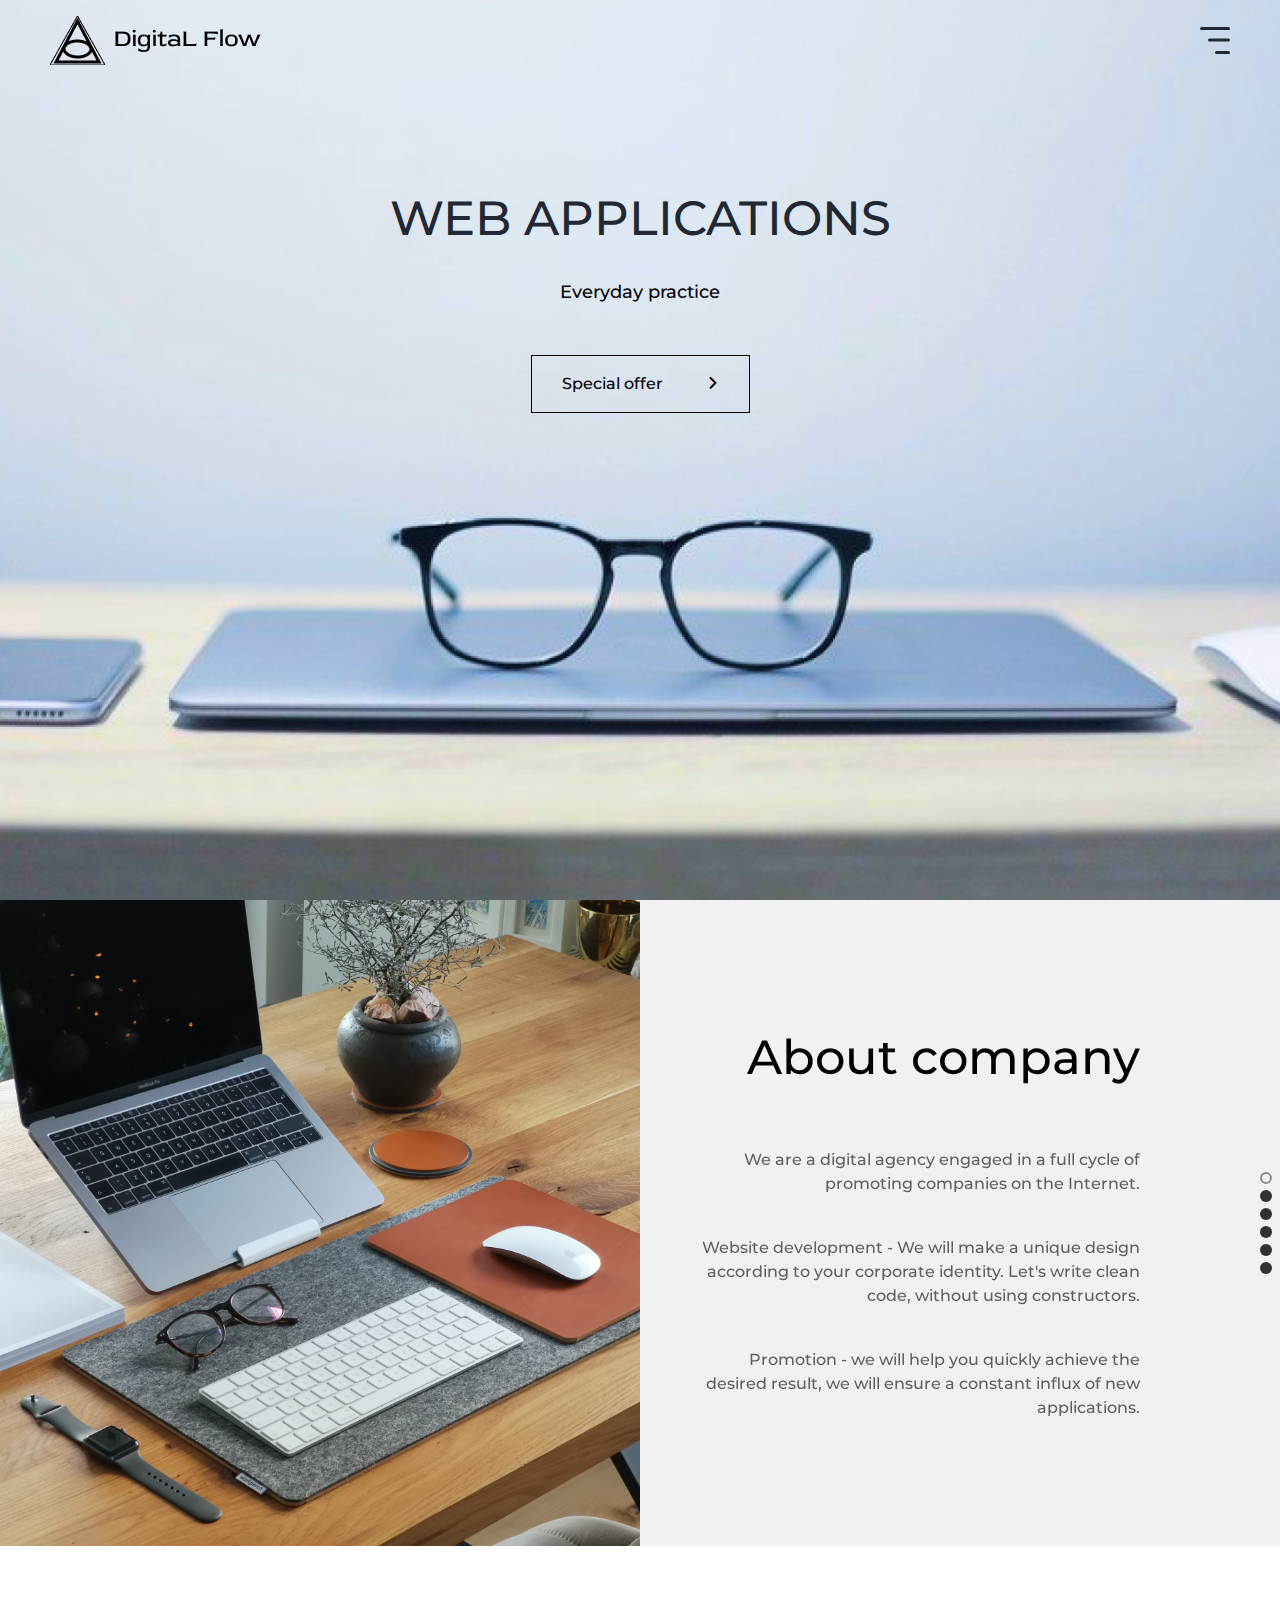
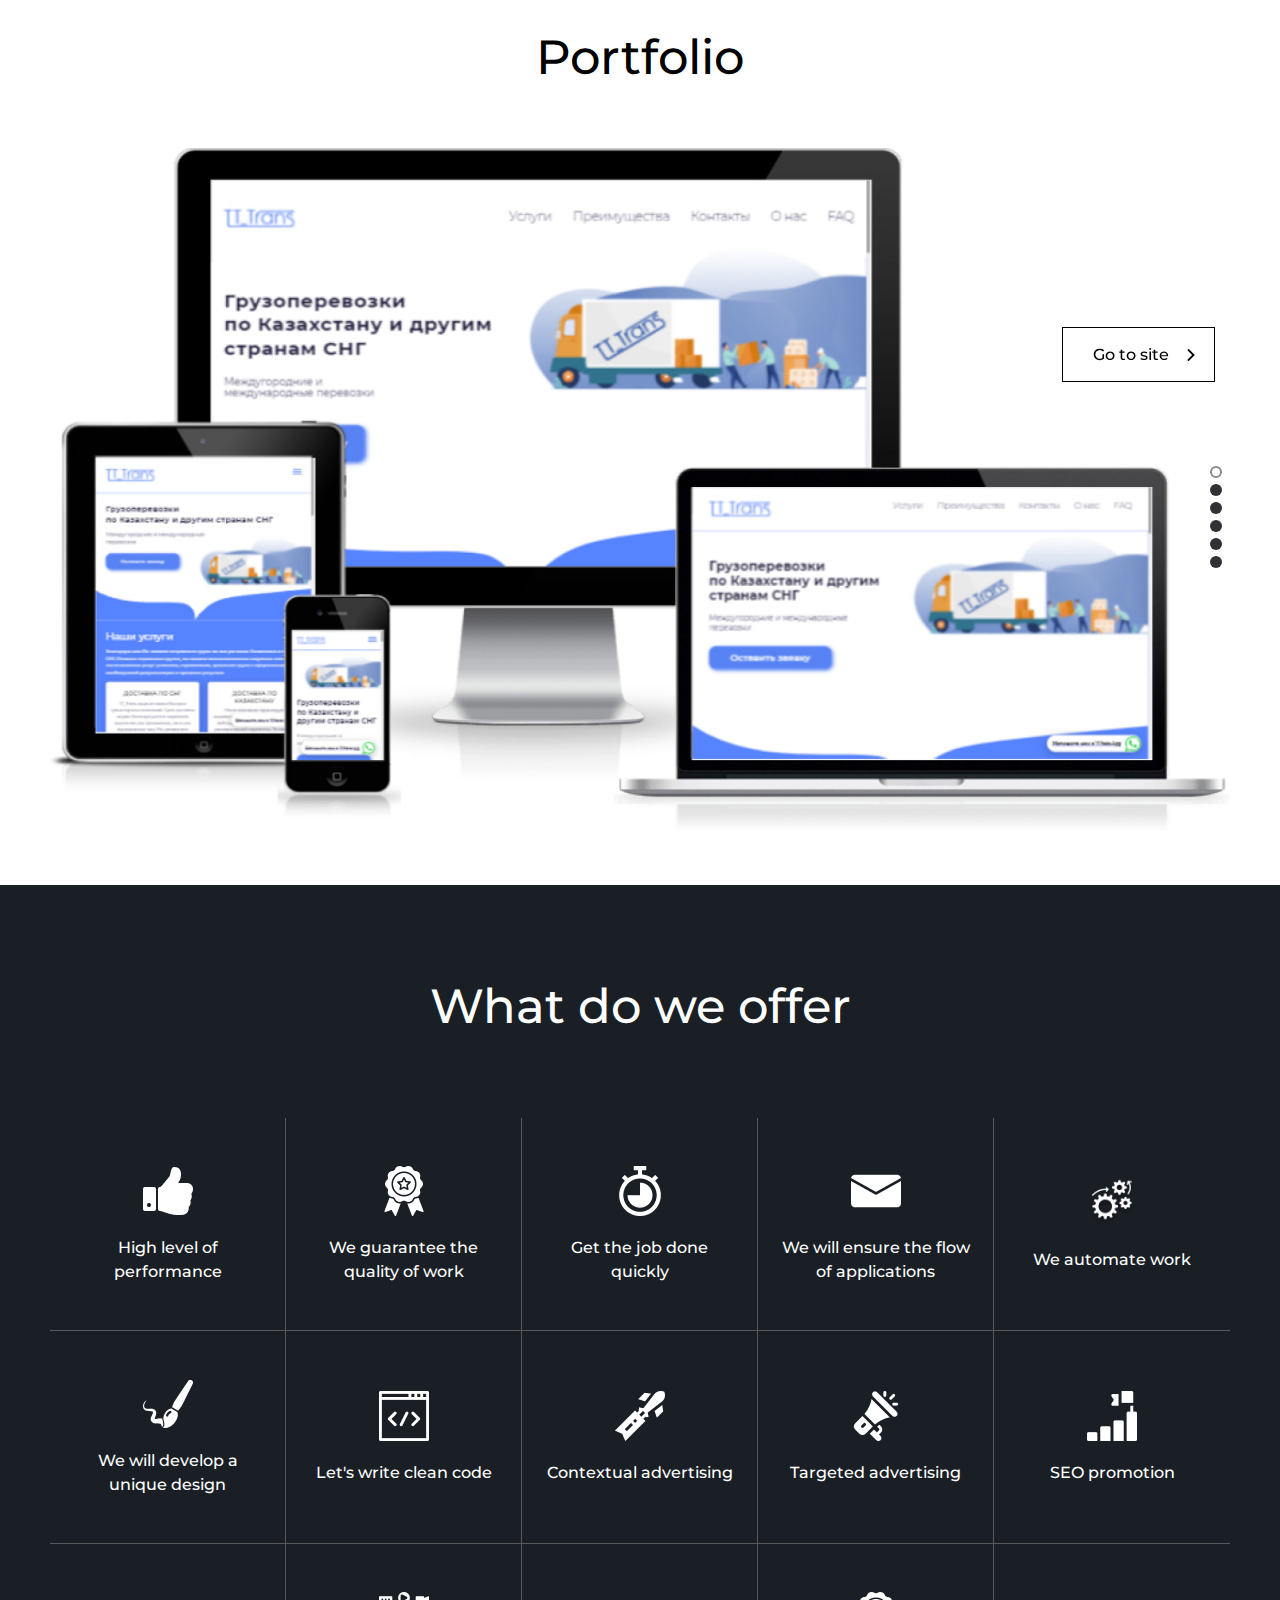
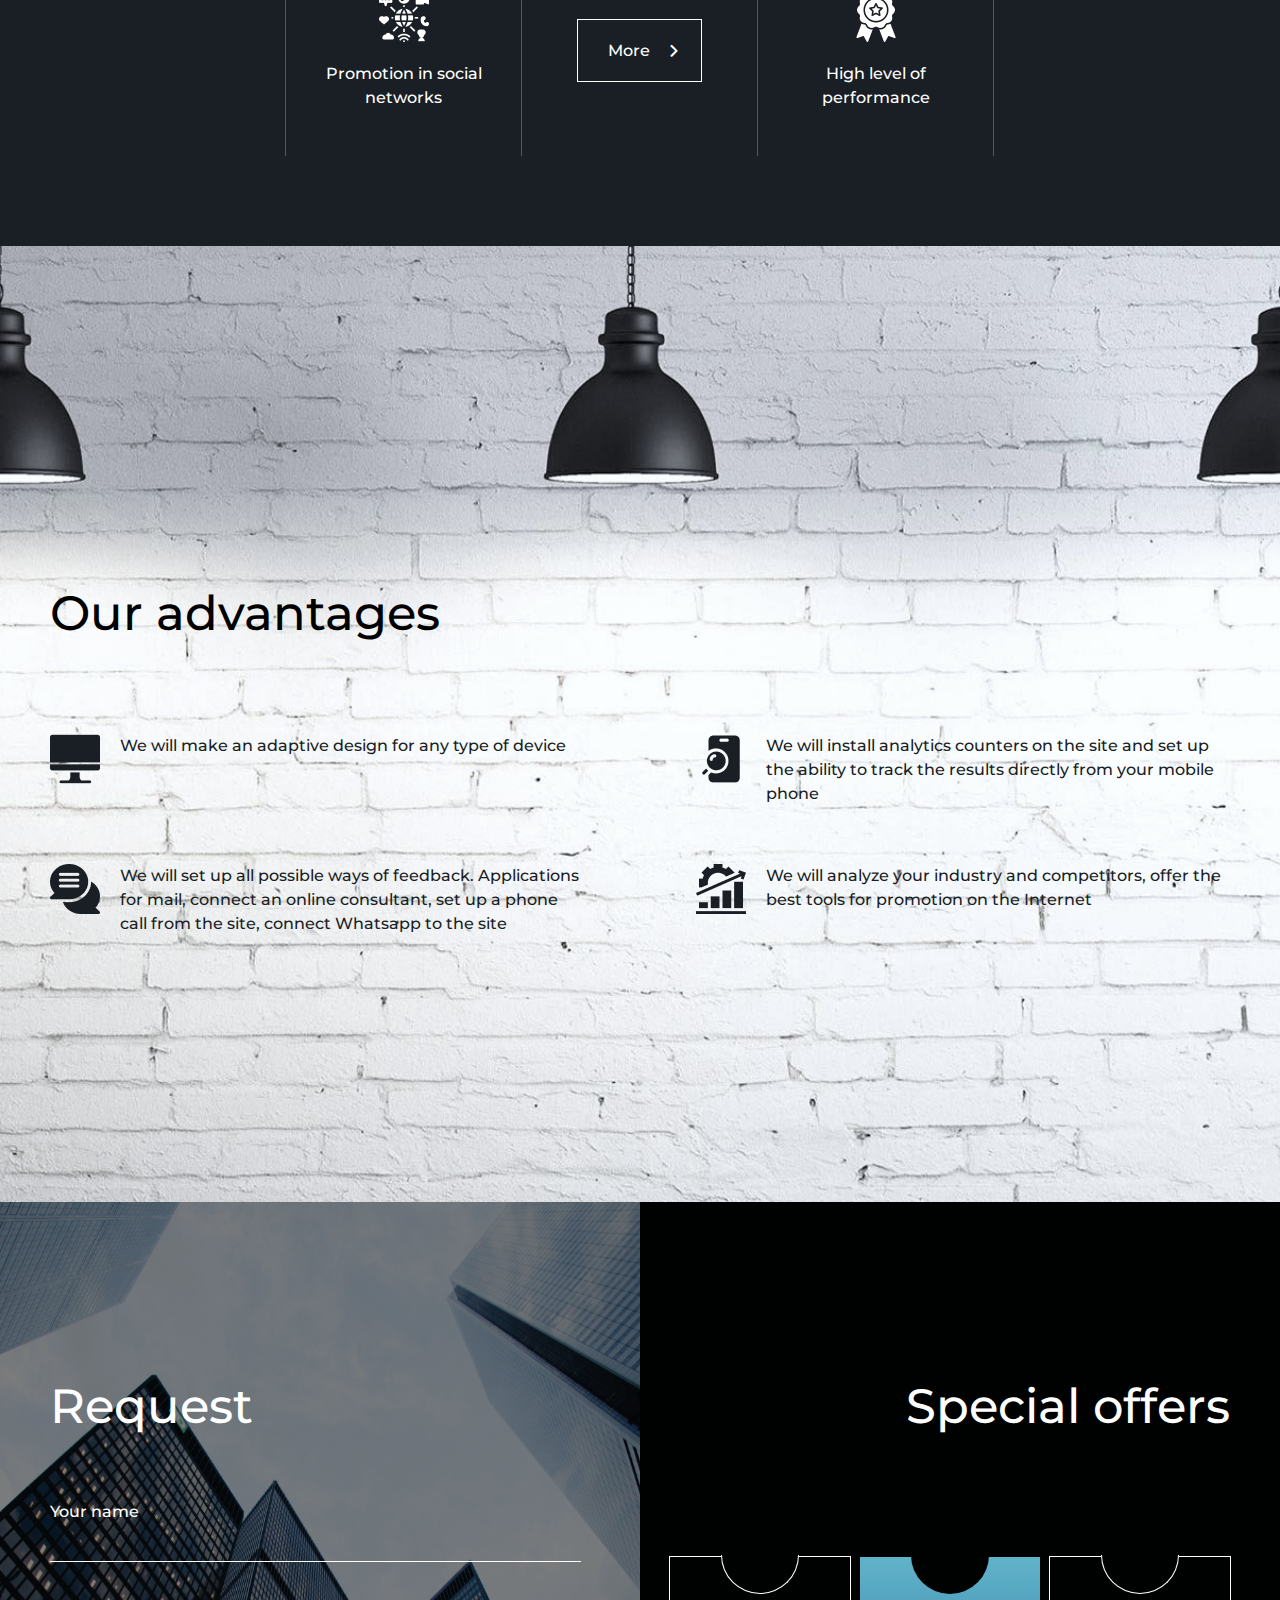
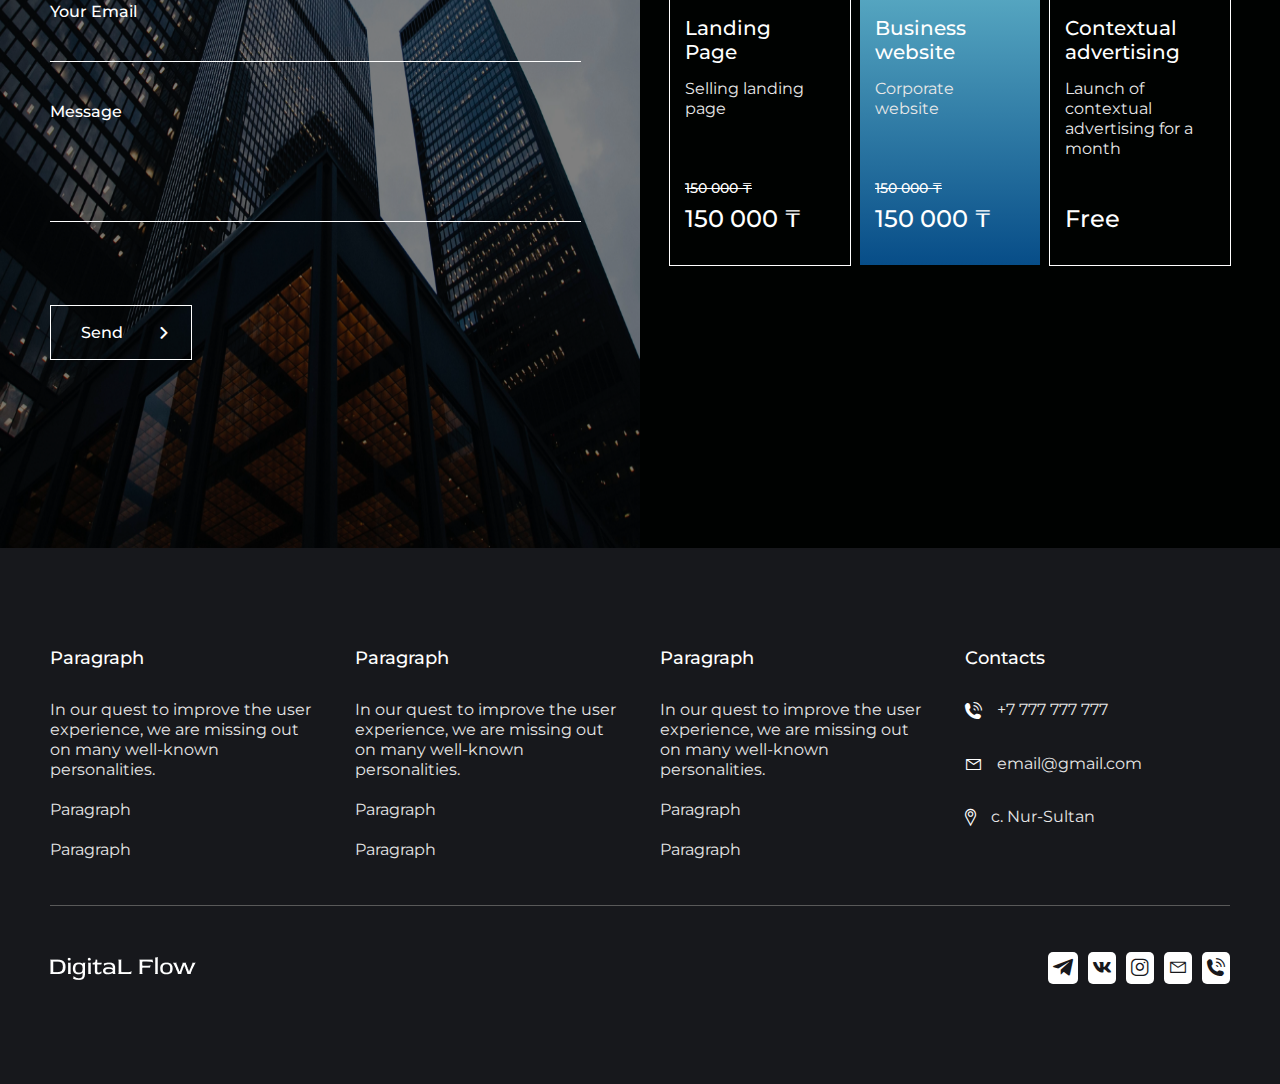
==== commit 6c7a22c9: "change language" ====
--- a/index.html
+++ b/index.html
@@ -4,6 +4,7 @@
   <meta charset="UTF-8">
   <meta http-equiv="X-UA-Compatible" content="IE=edge">
   <meta name="viewport" content="width=device-width, initial-scale=1.0">
+  <link rel="shortcut icon" href="img/logo.ico" type="image/x-icon">
   <!-- Link Swiper's CSS -->
   <link
     rel="stylesheet"
@@ -40,24 +41,24 @@
         </div>
         <ul class='menu__list'>
           <li class="menu__item">
-            <a href="#mainpage" class="menu__link">Главная</a>
+            <a href="#mainpage" class="menu__link">Home</a>
           </li>
           <li class="menu__item">
-            <a href="#about" class="menu__link">О компании</a>
+            <a href="#about" class="menu__link">About company</a>
           </li>
           <li class="menu__item">
-            <a href="#portfolio" class="menu__link">Портфолио</a>
+            <a href="#portfolio" class="menu__link">Portfolio</a>
           </li>
           <li class="menu__item">
-            <a href="#service" class="menu__link">Что мы предлагаем</a>
+            <a href="#service" class="menu__link">What do we offer</a>
           </li>
           <li class="menu__item">
-            <a href="#offer" class="menu__link">Специальное предложение</a>
+            <a href="#offer" class="menu__link">Special offer</a>
           </li>
         </ul>
         <div class="menu__btn">
           <a href="#offer" class="btn-offer button button--blue">
-            Оставить заявку
+            Submit your application
             <div class="_icon-Vector"></div>
           </a>
         </div>
@@ -88,10 +89,10 @@
           <div class="mainscreen__body">
             <div class="mainscreen__top">
               <h1 class="mainscreen__title">web applications</h1>
-              <p class="mainscreen__subtitle">Повседневная практика.</p>
+              <p class="mainscreen__subtitle">Everyday practice</p>
             </div>
             <a class="button button--black mainscreen__btn btn-offer" href="#offer">
-              Спец предложение
+              Special offer
               <div class="_icon-Vector"></div>
             </a>
           </div>
@@ -107,96 +108,96 @@
               <div class="swiper-wrapper">
                 <div class="swiper-slide">
                   <div class="about__content content-swiper-about">
-                      <h2 class="title title--b about__title">О компании</h2>
+                      <h2 class="title title--b about__title">About company</h2>
                       <div class="text text--grey about__text">
                         <p>
-                          Мы диджитал агентство занимаемся полным циклом продвижения компаний в интернете.
-                        </p>
-                        <p>
-                          Разработка сайтов – Сделаем уникальный дизайн согласно вашему фирменному стилю. Напишем чистый код, без использования конструкторов.
-                        </p>
-                        <p>
-                          Продвижение – поможем вам быстро добиться желаемого результата, обеспечим постоянный приток новых заявок.
+                          We are a digital agency engaged in a full cycle of promoting companies on the Internet.
+                        </p>
+                        <p>
+                          Website development - We will make a unique design according to your corporate identity. Let's write clean code, without using constructors.
+                        </p>
+                        <p>
+                          Promotion - we will help you quickly achieve the desired result, we will ensure a constant influx of new applications.
                         </p>
                       </div>
                   </div>
                 </div>
                  <div class="swiper-slide">
                   <div class="about__content content-swiper-about">
-                      <h2 class="title title--b about__title">О компании</>
+                      <h2 class="title title--b about__title">About company</h2>
                       <div class="text text--grey about__text">
                         <p>
-                          Мы диджитал агентство занимаемся полным циклом продвижения компаний в интернете.
-                        </p>
-                        <p>
-                          Разработка сайтов – Сделаем уникальный дизайн согласно вашему фирменному стилю. Напишем чистый код, без использования конструкторов.
-                        </p>
-                        <p>
-                          Продвижение – поможем вам быстро добиться желаемого результата, обеспечим постоянный приток новых заявок.
+                          We are a digital agency engaged in a full cycle of promoting companies on the Internet.
+                        </p>
+                        <p>
+                          Website development - We will make a unique design according to your corporate identity. Let's write clean code, without using constructors.
+                        </p>
+                        <p>
+                          Promotion - we will help you quickly achieve the desired result, we will ensure a constant influx of new applications.
                         </p>
                       </div>
                   </div>
                 </div>
                 <div class="swiper-slide">
                   <div class="about__content content-swiper-about">
-                      <h2 class="title title--b about__title">О компании</h2>
+                      <h2 class="title title--b about__title">About company</h2>
                       <div class="text text--grey about__text">
                         <p>
-                          Мы диджитал агентство занимаемся полным циклом продвижения компаний в интернете.
-                        </p>
-                        <p>
-                          Разработка сайтов – Сделаем уникальный дизайн согласно вашему фирменному стилю. Напишем чистый код, без использования конструкторов.
-                        </p>
-                        <p>
-                          Продвижение – поможем вам быстро добиться желаемого результата, обеспечим постоянный приток новых заявок.
+                          We are a digital agency engaged in a full cycle of promoting companies on the Internet.
+                        </p>
+                        <p>
+                          Website development - We will make a unique design according to your corporate identity. Let's write clean code, without using constructors.
+                        </p>
+                        <p>
+                          Promotion - we will help you quickly achieve the desired result, we will ensure a constant influx of new applications.
                         </p>
                       </div>
                   </div>
                 </div>
                 <div class="swiper-slide">
                   <div class="about__content content-swiper-about">
-                      <h2 class="title title--b about__title">О компании</h2>
+                      <h2 class="title title--b about__title">About company</h2>
                       <div class="text text--grey about__text">
                         <p>
-                          Мы диджитал агентство занимаемся полным циклом продвижения компаний в интернете.
-                        </p>
-                        <p>
-                          Разработка сайтов – Сделаем уникальный дизайн согласно вашему фирменному стилю. Напишем чистый код, без использования конструкторов.
-                        </p>
-                        <p>
-                          Продвижение – поможем вам быстро добиться желаемого результата, обеспечим постоянный приток новых заявок.
+                          We are a digital agency engaged in a full cycle of promoting companies on the Internet.
+                        </p>
+                        <p>
+                          Website development - We will make a unique design according to your corporate identity. Let's write clean code, without using constructors.
+                        </p>
+                        <p>
+                          Promotion - we will help you quickly achieve the desired result, we will ensure a constant influx of new applications.
                         </p>
                       </div>
                   </div>
                 </div>
                 <div class="swiper-slide">
                   <div class="about__content content-swiper-about">
-                      <h2 class="title title--b about__title">О компании</h2>
+                      <h2 class="title title--b about__title">About company</h2>
                       <div class="text text--grey about__text">
                         <p>
-                          Мы диджитал агентство занимаемся полным циклом продвижения компаний в интернете.
-                        </p>
-                        <p>
-                          Разработка сайтов – Сделаем уникальный дизайн согласно вашему фирменному стилю. Напишем чистый код, без использования конструкторов.
-                        </p>
-                        <p>
-                          Продвижение – поможем вам быстро добиться желаемого результата, обеспечим постоянный приток новых заявок.
+                          We are a digital agency engaged in a full cycle of promoting companies on the Internet.
+                        </p>
+                        <p>
+                          Website development - We will make a unique design according to your corporate identity. Let's write clean code, without using constructors.
+                        </p>
+                        <p>
+                          Promotion - we will help you quickly achieve the desired result, we will ensure a constant influx of new applications.
                         </p>
                       </div>
                   </div>
                 </div>
                 <div class="swiper-slide">
                   <div class="about__content content-swiper-about">
-                      <h2 class="title title--b about__title">О компании</h2>
+                      <h2 class="title title--b about__title">About company</h2>
                       <div class="text text--grey about__text">
                         <p>
-                          Мы диджитал агентство занимаемся полным циклом продвижения компаний в интернете.
-                        </p>
-                        <p>
-                          Разработка сайтов – Сделаем уникальный дизайн согласно вашему фирменному стилю. Напишем чистый код, без использования конструкторов.
-                        </p>
-                        <p>
-                          Продвижение – поможем вам быстро добиться желаемого результата, обеспечим постоянный приток новых заявок.
+                          We are a digital agency engaged in a full cycle of promoting companies on the Internet.
+                        </p>
+                        <p>
+                          Website development - We will make a unique design according to your corporate identity. Let's write clean code, without using constructors.
+                        </p>
+                        <p>
+                          Promotion - we will help you quickly achieve the desired result, we will ensure a constant influx of new applications.
                         </p>
                       </div>
                   </div>
@@ -210,7 +211,7 @@
       <section class="portfolio" id="portfolio">
         <div class="_container">
           <div class="portfolio__body">
-            <h2 class="title portfolio__title title--b">Портфолио</h2>
+            <h2 class="title portfolio__title title--b">Portfolio</h2>
             <div class="swiper swiper-portfolio">
               <div class="swiper-wrapper">
                 <div class="swiper-slide">
@@ -259,7 +260,7 @@
               <div class="swiper-pagination"></div>
             </div>
             <button class="button button--black portfolio__btn">
-              Перейти на сайт
+              Go to site
               <div class="_icon-Vector"></div>
             </button>
           </div>
@@ -267,7 +268,7 @@
       </section>
       <section class="service" id="service">
         <div class="_container">
-          <h2 class="title title--w service__title">Что мы предлагаем</h2>
+          <h2 class="title title--w service__title">What do we offer</h2>
           <div class="service__content">
             <div class="service__row">
               <article class="service__item">
@@ -275,7 +276,7 @@
                   <img src="img/iconsW/1.png" alt="like">
                 </div>
                 <div class="service__label text text--w">
-                  Высокий уровень исполнения 
+                  High level of performance
                 </div>
               </article>
               <article class="service__item">
@@ -283,7 +284,7 @@
                   <img src="img/iconsW/2.png" alt="like">
                 </div>
                 <div class="service__label text text--w">
-                  Гарантируем качество работы
+                  We guarantee the quality of work
                 </div>
               </article>
               <article class="service__item">
@@ -291,7 +292,7 @@
                   <img src="img/iconsW/3.png" alt="like">
                 </div>
                 <div class="service__label text text--w">
-                  Выполним работу быстро
+                  Get the job done quickly
                 </div>
               </article>
               <article class="service__item">
@@ -299,7 +300,7 @@
                   <img src="img/iconsW/4.png" alt="like">
                 </div>
                 <div class="service__label text text--w">
-                  Обеспечим поток заявок
+                  We will ensure the flow of applications
                 </div>
               </article>
               <article class="service__item">
@@ -307,7 +308,7 @@
                   <img src="img/iconsW/5.png" alt="like">
                 </div>
                 <div class="service__label text text--w">
-                  Автоматизируем работу 
+                  We automate work
                 </div>
               </article>
             </div>
@@ -317,7 +318,7 @@
                   <img src="img/iconsW/6.png" alt="like">
                 </div>
                 <div class="service__label text text--w">
-                  Разработаем уникальный дизайн
+                  We will develop a unique design
                 </div>
               </article>
               <article class="service__item">
@@ -325,7 +326,7 @@
                   <img src="img/iconsW/7.png" alt="like">
                 </div>
                 <div class="service__label text text--w">
-                  Напишем чистый код 
+                  Let's write clean code
                 </div>
               </article>
               <article class="service__item">
@@ -333,7 +334,7 @@
                   <img src="img/iconsW/8.png" alt="like">
                 </div>
                 <div class="service__label text text--w">
-                  Контекстная реклама
+                  Contextual advertising
                 </div>
               </article>
               <article class="service__item">
@@ -341,7 +342,7 @@
                   <img src="img/iconsW/9.png" alt="like">
                 </div>
                 <div class="service__label text text--w">
-                  Третированная реклама 
+                  Targeted advertising
                 </div>
               </article>
               <article class="service__item">
@@ -349,7 +350,7 @@
                   <img src="img/iconsW/10.png" alt="like">
                 </div>
                 <div class="service__label text text--w">
-                  SEO продвижение
+                  SEO promotion
                 </div>
               </article>
             </div>
@@ -361,12 +362,12 @@
                   <img src="img/iconsW/11.png" alt="like">
                 </div>
                 <div class="service__label text text--w">
-                  Продвижение в социальных сетях
+                  Promotion in social networks
                 </div>
               </article>
               <article class="service__item">
                 <button class="button button--w service__btn">
-                  Подробнее
+                  More
                   <div class="_icon-Vector"></div>
                 </button>
               </article>
@@ -375,7 +376,7 @@
                   <img src="img/iconsW/2.png" alt="like">
                 </div>
                 <div class="service__label text text--w">
-                  Высокий уровень исполнения 
+                  High level of performance
                 </div>
               </article>
               <article class="service__item service__item--empty">
@@ -386,7 +387,7 @@
       </section>
       <section class="advantage">
         <div class="_container">
-          <h2 class="title title--b advantage__title">Наши преимущества</h2>
+          <h2 class="title title--b advantage__title">Our advantages</h2>
           <div class="advantage__body">
             <div class="advantage__row">
               <article class="advantage__item">
@@ -395,7 +396,7 @@
                 </div>
                 <div class="advantage__item-content">
                   <p class="text text--b advantage__text">
-                    Сделаем адаптивный дизайн, под любой вид устройств
+                    We will make an adaptive design for any type of device
                   </p>
                 </div>
               </article> 
@@ -405,7 +406,7 @@
                 </div>
                 <div class="advantage__item-content">
                   <p class="text text--b advantage__text">
-                    Установим на сайт счетчики аналитики и настроим возможность отслеживать результаты прямо с вашего мобильного телефона
+                    We will install analytics counters on the site and set up the ability to track the results directly from your mobile phone
                   </p>
                 </div>
               </article>     
@@ -417,7 +418,7 @@
                 </div>
                 <div class="advantage__item-content">
                   <p class="text text--b advantage__text">
-                    Настроим все возможные способы обратной связи. Заявки на почту, подключим онлайн консультанта, настроим телефонный звон с сайта, подключим Whatsapp к сайту
+                    We will set up all possible ways of feedback. Applications for mail, connect an online consultant, set up a phone call from the site, connect Whatsapp to the site
                   </p>
                 </div>
               </article>   
@@ -427,7 +428,7 @@
                 </div>
                 <div class="advantage__item-content">
                   <p class="text text--b advantage__text">
-                    Проведем анализ вашей сферы и конкурентов, предложим лучшие инструменты для продвижения в интернете
+                    We will analyze your industry and competitors, offer the best tools for promotion on the Internet
                   </p>
                 </div>
               </article>   
@@ -440,36 +441,36 @@
           <div class="offer__body">
             <div class="offer__item offer__item--form">
               <div class="offer__item-body">
-                <h2 class="title title--w offer__title">Заявка</h2>
+                <h2 class="title title--w offer__title">Request</h2>
                 <form action="#" class="form offer__form" id="form" name="mainForm">
                   <div class="form__item">
-                    <label class="form__label" for="nameInput">Ваше имя</label>
+                    <label class="form__label" for="nameInput">Your name</label>
                     <input class="form__input _req _input" id="nameInput" type="text" name="name">
                   </div>
                   <div class="form__item">
-                    <label class="form__label" for="emailInput">Ваш Email</label>
+                    <label class="form__label" for="emailInput">Your Email</label>
                     <input class="form__input _req _email" id="emailInput" type="email" name="email">
                   </div>
                   <div class="form__item">
-                    <label class="form__label" for="formTextarea">Сообщение</label>
+                    <label class="form__label" for="formTextarea">Message</label>
                     <textarea class="form__textarea" id="formTextarea" name="message"></textarea>
                   </div>
                   <button class="button button--w form__btn" type="submit">
-                    Отправить
+                    Send
                     <div class="_icon-Vector"></div>
                   </button>
                 </form>
               </div>
             </div>
             <div class="offer__item">
-              <h2 class="title title--w offer__title offer__title--end">Спец предложения</h2>
+              <h2 class="title title--w offer__title offer__title--end">Special offers</h2>
               <div class="offer__row" id="kards-container">
                 <article class="offer__kard" data-kard="0">
                   <div class="offer__kard-circle"></div>
                   <div class="offer__kard-content">
                     <h4 class="offer__kard-title">Landing Page</h4>
                     <p class="offer__kard-text">
-                      продающая посадочная страница. 
+                      Selling landing page
                     </p>
                   </div>
                   <div class="offer__kard-footer">
@@ -480,8 +481,8 @@
                 <article class="offer__kard _active" data-kard="1">
                   <div class="offer__kard-circle"></div>
                   <div class="offer__kard-content">
-                    <h4 class="offer__kard-title">Бизнес сайт</h4>
-                    <p class="offer__kard-text">Корпоративный сайт</p>
+                    <h4 class="offer__kard-title">Business website</h4>
+                    <p class="offer__kard-text">Corporate website</p>
                   </div>
                   <div class="offer__kard-footer">
                     <div class="offer__kard-disprice">150 000 ₸</div>
@@ -491,13 +492,13 @@
                 <article class="offer__kard" data-kard="2">
                   <div class="offer__kard-circle"></div>
                   <div class="offer__kard-content">
-                    <h4 class="offer__kard-title">Контекстная реклама</h4>
+                    <h4 class="offer__kard-title">Contextual advertising</h4>
                     <p class="offer__kard-text">
-                      Запуск контекстной рекламы на месяц
+                      Launch of contextual advertising for a month
                     </p>
                   </div>
                   <div class="offer__kard-footer">
-                    <div class="offer__kard-price">Бесплатно</div>
+                    <div class="offer__kard-price">Free</div>
                   </div>
                 </article>
               </div>
@@ -507,9 +508,9 @@
         <div class="offer__error">
           <div class="offer__error-body">
             <div class="offer__error-number">404</div>
-            <h2 class="offer__error-title title title--w">Запрашиваемая страница не найдена</h2>
+            <h2 class="offer__error-title title title--w">The requested page was not found</h2>
             <button class="button button--w offer__error-btn btn-return">
-              Вернуться на главную
+              Go back to the main page
               <div class="_icon-Vector"></div>
             </button>
           </div>
@@ -518,15 +519,15 @@
           <div class="offer__ok-body">
             <div class="offer__ok-content">
               <div class="_icon-vectorBig"></div>
-              <h4 class="offer__ok-title">Успешно оформлено!</h4>
+              <h4 class="offer__ok-title">Successfully completed!</h4>
               <p class="offer__ok-text text text--grey">
-                Ваш заказ успешно оформлен! Спасибо что выбрали именно нас.
+                Your order has been successfully placed! Thank you for choosing us.
               </p>
             </div>
             <div class="offer__ok-footer">
               <div class="offer__ok-triangle"></div>
               <button class="button button--w offer__ok-btn btn-return">
-                Вернуться на главную
+                Go back to the main page
                 <div class="_icon-Vector"></div>
               </button>
             </div>
@@ -542,31 +543,31 @@
         <div class="footer__content-column">
           <article class="footer__item one">
             <div class="footer__item-top">
-              <button class="footer__title">Пункт</button>
+              <button class="footer__title">Paragraph</button>
               <div class="_icon-Vector"></div>
             </div>
             <div class="footer__item-content">
               <div class="footer__text">
                 <p>
-                  В своём стремлении улучшить пользовательский опыт мы упускаем, что многие известные личности.
+                  In our quest to improve the user experience, we are missing out on many well-known personalities.
                 </p>
-                <p>Пункт</p>
-                <p>Пункт</p>
+                <p>Paragraph</p>
+                <p>Paragraph</p>
               </div>
             </div>
           </article>
           <article class="footer__item">
             <div class="footer__item-top">
-              <button class="footer__title">Пункт</button>
+              <button class="footer__title">Paragraph</button>
               <div class="_icon-Vector"></div>
             </div>
             <div class="footer__item-content">
               <div class="footer__text">
                 <p>
-                  В своём стремлении улучшить пользовательский опыт мы упускаем, что многие известные личности.
+                  In our quest to improve the user experience, we are missing out on many well-known personalities.
                 </p>
-                <p>Пункт</p>
-                <p>Пункт</p>
+                <p>Paragraph</p>
+                <p>Paragraph</p>
               </div>
             </div>
           </article>
@@ -574,29 +575,29 @@
         <div class="footer__content-column">
           <article class="footer__item">
             <div class="footer__item-top">
-              <button class="footer__title">Пункт</button>
+              <button class="footer__title">Paragraph</button>
               <div class="_icon-Vector"></div>
             </div>
             <div class="footer__item-content">
               <div class="footer__text">
                 <p>
-                  В своём стремлении улучшить пользовательский опыт мы упускаем, что многие известные личности.
+                  In our quest to improve the user experience, we are missing out on many well-known personalities.
                 </p>
-                <p>Пункт</p>
-                <p>Пункт</p>
+                <p>Paragraph</p>
+                <p>Paragraph</p>
               </div>
             </div>
           </article>
           <article class="footer__item">
             <div class="footer__item-top">
-              <button class="footer__title">Контакты</button>
+              <button class="footer__title">Contacts</button>
                 <div class="_icon-Vector"></div>
             </div>
             <div class="footer__item-content">
               <div class="footer__text">
                 <a class="footer__link" href="#">
                   <div class="_icon-phone footer__link-icon"></div>
-                  +380 555 555 555
+                  +7 777 777 777
                 </a>
                 <a class="footer__link" href="#">
                   <div class="_icon-email footer__link-icon"></div>
@@ -604,7 +605,7 @@
                 </a>
                 <a class="footer__link" href="#">
                   <div class="_icon-location footer__link-icon"></div>
-                  г. Киев
+                  c. Nur-Sultan
                 </a>
               </div>
             </div>
